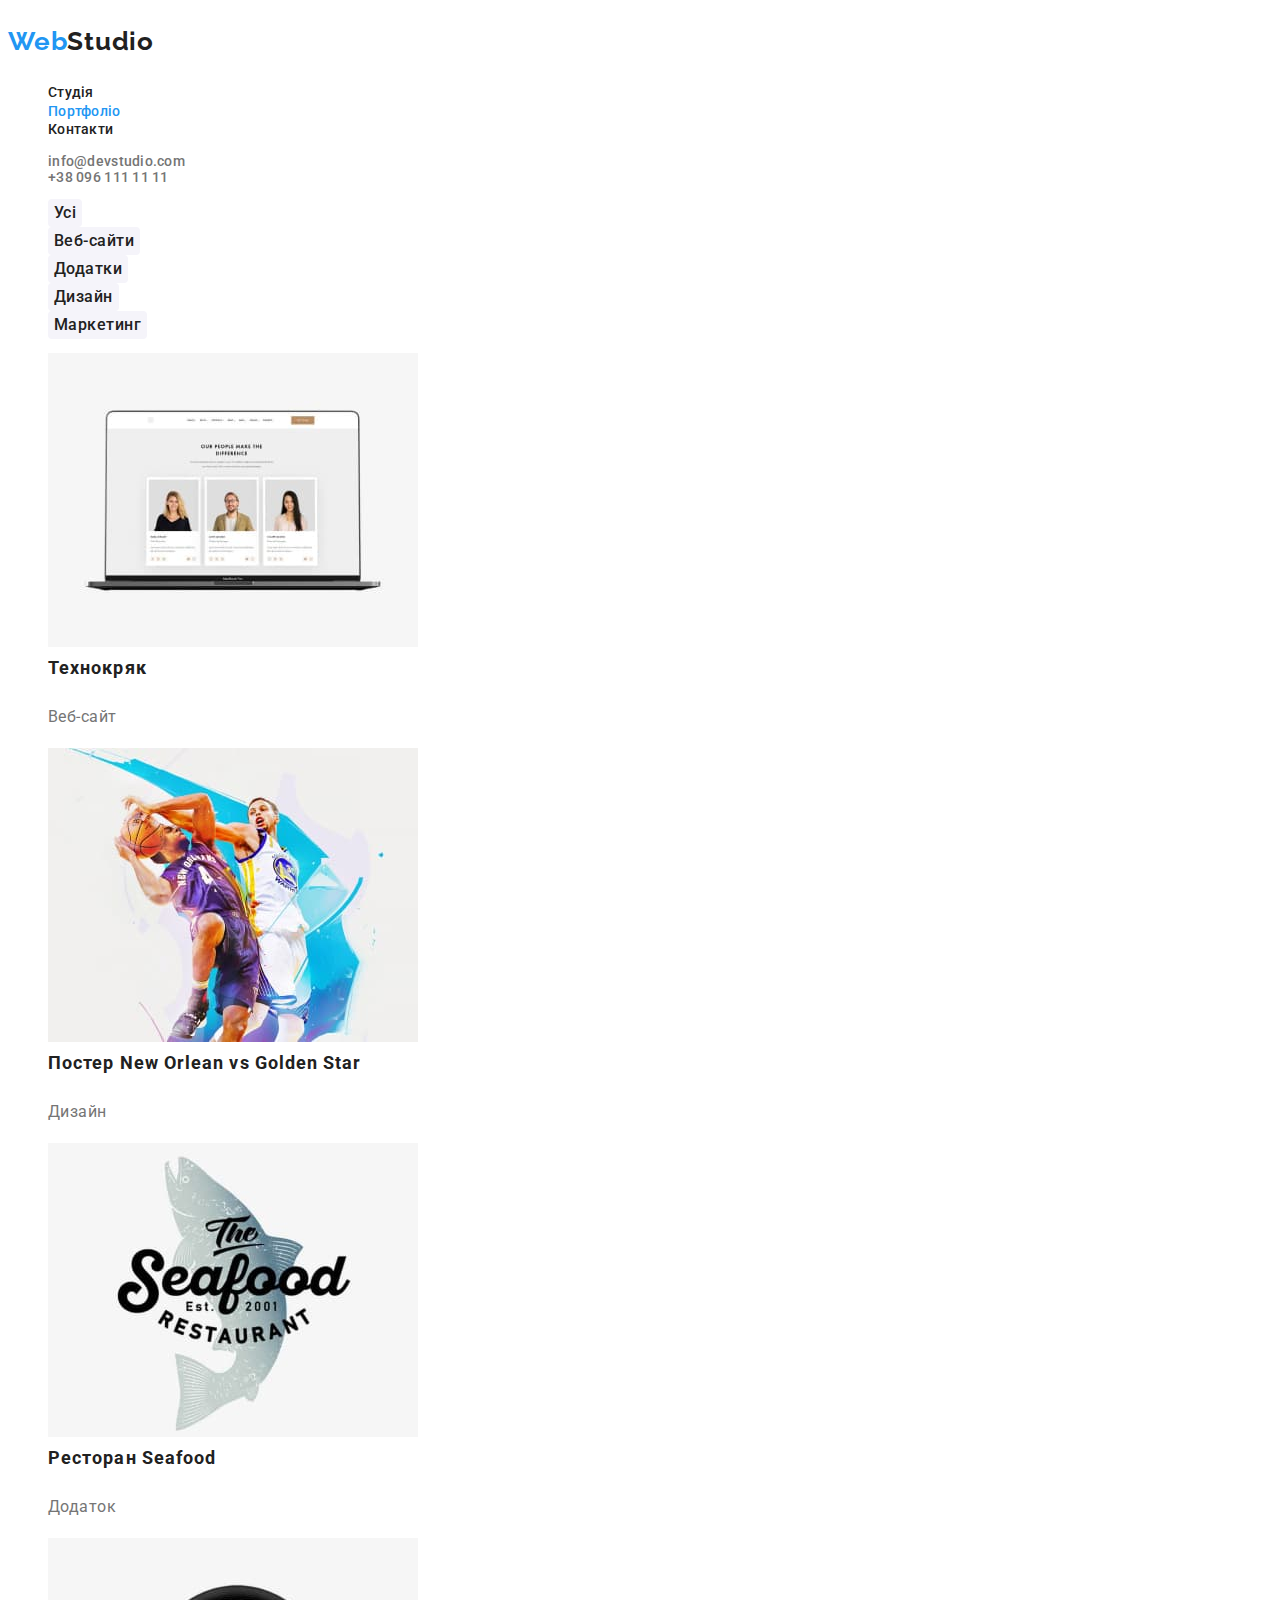
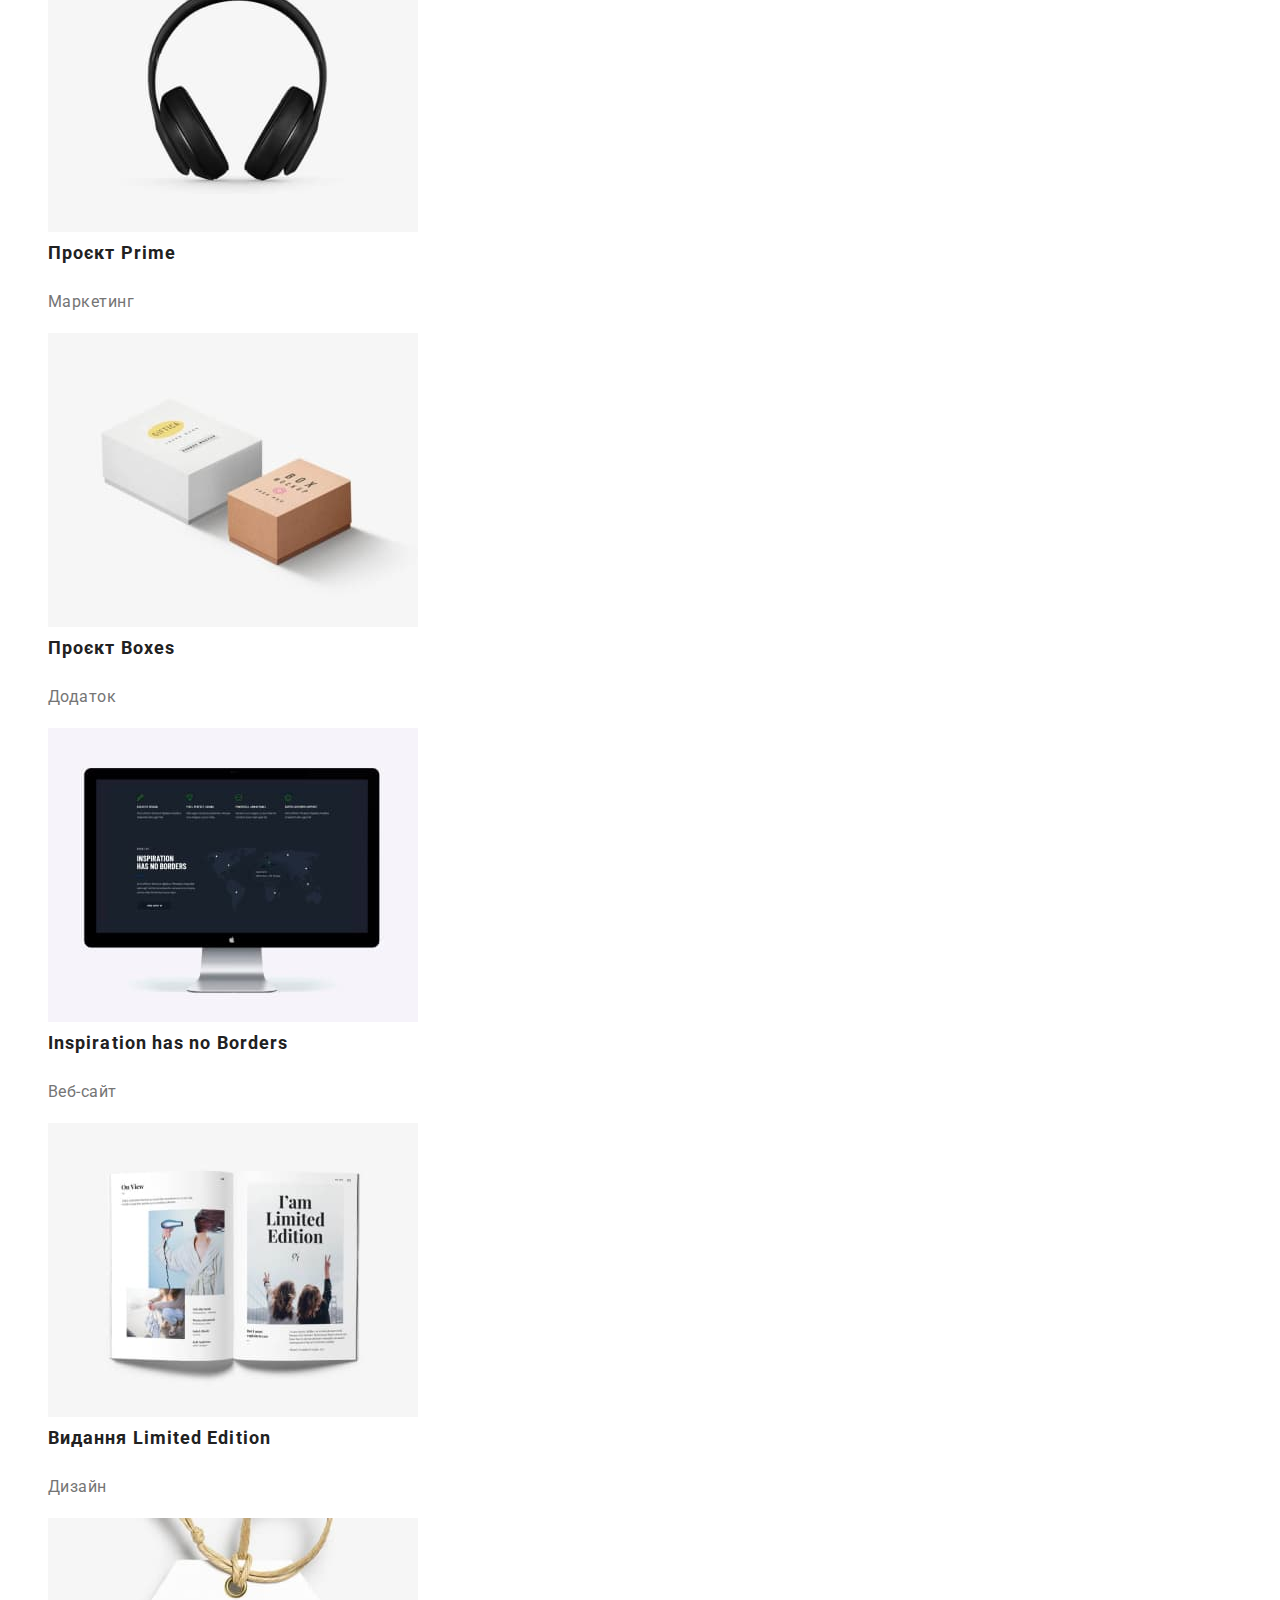
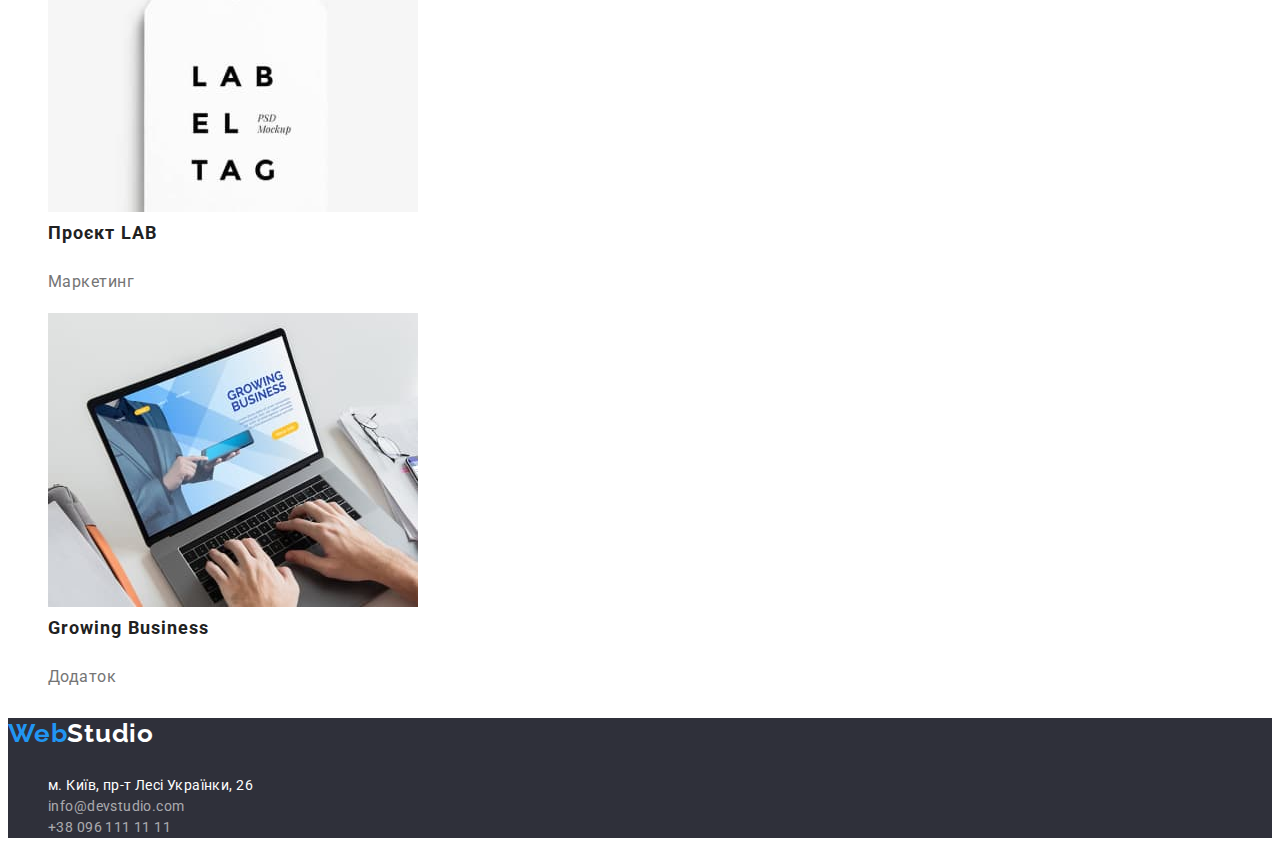
==== portfolio.html @ 3440b82d "Initial commit" ====
<!DOCTYPE html>
<html lang="uk">
  <head>
    <meta charset="UTF-8">
    <meta http-equiv="X-UA-Compatible" content="IE=edge">
    <meta name="viewport" content="width=device-width, initial-scale=1.0">
    <link rel="preconnect" href="https://fonts.gstatic.com" crossorigin>
    <link href="https://fonts.googleapis.com/css2?family=Raleway:wght@400;700&family=Roboto:wght@400;500;700;900&display=swap" rel="stylesheet">
    <link rel="stylesheet" href="./css/styles.css">
    <title>Portfolio</title>
  </head>

  <body>

    <!-- Шапка -->
    <header>
      <nav class="header">
        <a class="logo-link" href="./index.html">
          <p class="logo-blue">Web<span class="logo-black">Studio</span></p>
        </a>
        <ul class="list header-nav">
          <li><a class="header-nav-link link" href="./index.html">Студія</a></li>
          <li><a class="header-nav-link link current" href="./portfolio.html">Портфоліо</a></li>
          <li><a class="header-nav-link link" href="#">Контакти</a></li>
        </ul>
      </nav>
      <ul class="list header-contact">
        <li>
          <a class="header-contact-mail link" href="mailto:info@devstudio.com">info@devstudio.com</a>
        </li>
        <li>
          <a class="header-contact-tell link" href="tel:+380961111111">+38 096 111 11 11</a>
        </li>
      </ul>
    </header>

    <main>
      <!-- Посилання -->

      <section class="nav">
        <h1 class="section-title hide">Посилання-кнопки</h1>
        <ul class="list">
          <li><button class="btn-link" type="button">Усі</button></li>
          <li><button class="btn-link" type="button">Веб-сайти</button></li>
          <li><button class="btn-link" type="button">Додатки</button></li>
          <li><button class="btn-link" type="button">Дизайн</button></li>
          <li><button class="btn-link" type="button">Маркетинг</button></li>
        </ul>

        <ul class="list">
          <li>
            <img src="./images/tecno-crack.jpg" alt="Технокряк" width="370">
            <h2 class="nav-uptitle">Технокряк</h2>
            <p class="nav-text">Веб-сайт</p>
          </li>
          <li>
            <img src="./images/poster.jpg" alt="Постер New Orlean vs Golden Star" width="370">
            <h2 class="nav-uptitle">Постер New Orlean vs Golden Star</h2>
            <p class="nav-text">Дизайн</p>
          </li>
          <li>
            <img src="./images/restaurant.jpg" alt="Ресторан Seafood" width="370">
            <h2 class="nav-uptitle">Ресторан Seafood</h2>
            <p class="nav-text">Додаток</p>
          </li>
          <li>
            <img src="./images/ptoject-prime.jpg" alt="Проєкт Prime" width="370">
            <h2 class="nav-uptitle">Проєкт Prime</h2>
            <p class="nav-text">Маркетинг</p>
          </li>
          <li>
            <img src="./images/project-boxes.jpg" alt="Проєкт Boxes" width="370">
            <h2 class="nav-uptitle">Проєкт Boxes</h2>
            <p class="nav-text">Додаток</p>
          </li>
          <li>
            <img src="./images/inspirration.jpg" alt="Inspiration has no Borders" width="370">
            <h2 class="nav-uptitle">Inspiration has no Borders</h2>
            <p class="nav-text">Веб-сайт</p>
          </li>
          <li>
            <img src="./images/pub-limit-edit.jpg" alt="Видання Limited Edition" width="370">
            <h2 class="nav-uptitle">Видання Limited Edition</h2>
            <p class="nav-text">Дизайн</p>
          </li>
          <li>
            <img src="./images/project-lab.jpg" alt="Проєкт LAB" width="370">
            <h2 class="nav-uptitle">Проєкт LAB</h2>
            <p class="nav-text">Маркетинг</p>
          </li>
          <li>
            <img src="./images/growing-buisness.jpg" alt="Growing Business" width="370">
            <h3 class="nav-uptitle">Growing Business</h3>
            <p class="nav-text">Додаток</p>
          </li>
        </ul>
      </section>
    </main>
    <!-- Підвал -->

    <footer class="contacts">
      <a class="logo-link" href="./index.html">
        <p class="logo-blue">Web<span class="logo-white">Studio</span></p>
      </a>
      <address class="contacts-address">
        <ul class="list contacts-list">
          <li class="contacts-item">
            <a
              class="contacts-link-map contacts-link-bold link" href="https://goo.gl/maps/5NKVuJQczxrGYNmYA"
              target="_blank" rel="noopener noreferrer">м. Київ, пр-т Лесі Українки, 26</a>
          </li>
          <li class="contacts-item">
            <a class="contacts-link-mail link" href="mailto:info@devstudio.com">info@devstudio.com</a>
          </li>
          <li class="contacts-item">
            <a class="contacts-link-tel link" href="tel:+380961111111">+38 096 111 11 11</a>
          </li>
        </ul>
      </address>
    </footer>
  </body>
</html>
---- css/styles.css ----
:root {
    --first-logo-color: #2196F3;
    --second-logo-color: #212121;
    --third-logo-color: #ffffff;
    --first-title-color: #ffffff;
    --second-title-color: #212121;
    --text-color: #757575;
    --first-btn-color: #212121;
    --second-btn-color: #2196f3;
}

body {
    font-family: 'Roboto', sans-serif;
    font-size: 14px;
    letter-spacing: 0.03em;
    background: #FFFFFF;
}

.list {
    list-style: none;
}

.link {
    text-decoration: none;
}

.logo-link {
    font-family: 'Raleway';
    font-style: normal;
    text-decoration: none;
}

h1,
h2,
h3,
h4,
h5,
h6 {
    margin: 0;
}

.hide {
    border: 0;
    clip: rect(1px, 1px, 1px, 1px);
    -webkit-clip-path: inset(50%);
    clip-path: inset(50%);
    height: 1px;
    margin: -1px;
    overflow: hidden;
    padding: 0;
    position: absolute;
    width: 1px;
    word-wrap: normal !important;
}

/* ---HEADER--- */

.logo-link {
    font-weight: 700;
    font-size: 26px;
    line-height: 1.1923;
    letter-spacing: 0.03em;
}

.logo-blue {
    color: var(--first-logo-color);
}

.logo-black {
    color: var(--second-logo-color);
}

.logo-white {
    color: var(--third-logo-color);
}

.header-nav-link {
    font-weight: 500;
    font-size: 14px;
    line-height: 1.333;
    letter-spacing: 0.02em;
    color: #212121;
}

.header-nav-link:hover,
.header-nav-link:focus {
    color: #2196F3;
}

.header-nav-link:active {
    color: #000000;
}

.current {
    color: #2196F3;
}

.header-contact a {
    font-weight: 500;
    font-size: 14px;
    line-height: 1.1429;
    letter-spacing: 0.02em;
    color: #757575;
}

.header-contact-mail:hover,
.header-contact-mail:focus {
    color: #2196F3;
}

.header-contact-tel:hover,
.header-contact-tel:focus {
    color: #2196F3;
}

/* ------HERO------ */

.hero {
    background: #2F303A;
}

.hero-title {
    font-size: 44px;
    line-height: 1.3636;
    text-align: center;
    letter-spacing: 0.06em;
    text-transform: uppercase;
    color: var(--first-title-color);
}

.hero-btn {
    font-family: 'Roboto';     
    font-weight: 700;
    font-size: 16px;
    line-height: 1.875;
    letter-spacing: 0.06em;
    color: #FFFFFF;
    background: #2196F3;
    box-shadow: 0px 4px 4px rgba(0, 0, 0, 0.15);
    border-radius: 4px;
    border: none;
    cursor: pointer;
}

/* -----SPACIAL----- */

.section-title {
    font-size: 36px;
    line-height: 1.1666;
    letter-spacing: 0.03em;
    color: var(--second-title-color);
}

.spacial-uptitle {
    font-size: 14px;
    line-height: 1.1428;
    letter-spacing: 0.03em;
    text-transform: uppercase;
    color: var(--second-title-color);
}

.spacial-text {
    font-size: 14px;
    line-height: 1.7142;
    letter-spacing: 0.03em;
    color: var(--text-color);
}

/* -------DOING------- */



/* -------TEAM-------- */

.team {
    background: #F5F4FA;
}
.team-subtitle {
    font-weight: 500;
    font-size: 16px;
    line-height: 1.1875;
    letter-spacing: 0.03em;
    color: var(--second-title-color);
}

.team-text {
    font-weight: 400;
    font-size: 16px;
    line-height: 1.1875;
    letter-spacing: 0.03em;
    color: var(--text-color);
}

/* ------FOOTER------ */

.contacts {
    background: #2F303A;
}

.contacts-address {
    font-style: inherit;
}

.contacts-item {
    font-size: 14px;
    line-height: 1.5;
    letter-spacing: 0.03em;
}

.contacts-link-map {
    color: #FFFFFF;
}

.contacts-link-mail {
    color: rgba(255, 255, 255, 0.6);
}

.contacts-link-tel {
    color: rgba(255, 255, 255, 0.6);
}

.link:hover,
.link:focus {
    color: #2196F3;
}

/* -----PORTFOLIO NAVIGATION------ */

.btn-link {
    font-family: inherit;
    font-weight: 500;
    font-size: 16px;
    line-height: 1.625;
    text-align: center;
    letter-spacing: 0.03em;
    color: #212121;
    background: #F5F4FA;
    border-radius: 4px;
    border: none;
    cursor: pointer;
}

.btn-link:hover,
.btn-link:focus {
    background: #2196F3;
    color: #FFFFFF;
}

.nav-uptitle {
    /* font-weight: 700; */
    font-size: 18px;
    line-height: 2;
    letter-spacing: 0.06em;
    color: var(--second-title-color);
}

.nav-text {
    /* font-weight: 400; */
    font-size: 16px;
    line-height: 30px;
    letter-spacing: 0.03em;
    color: var(--text-color);
}
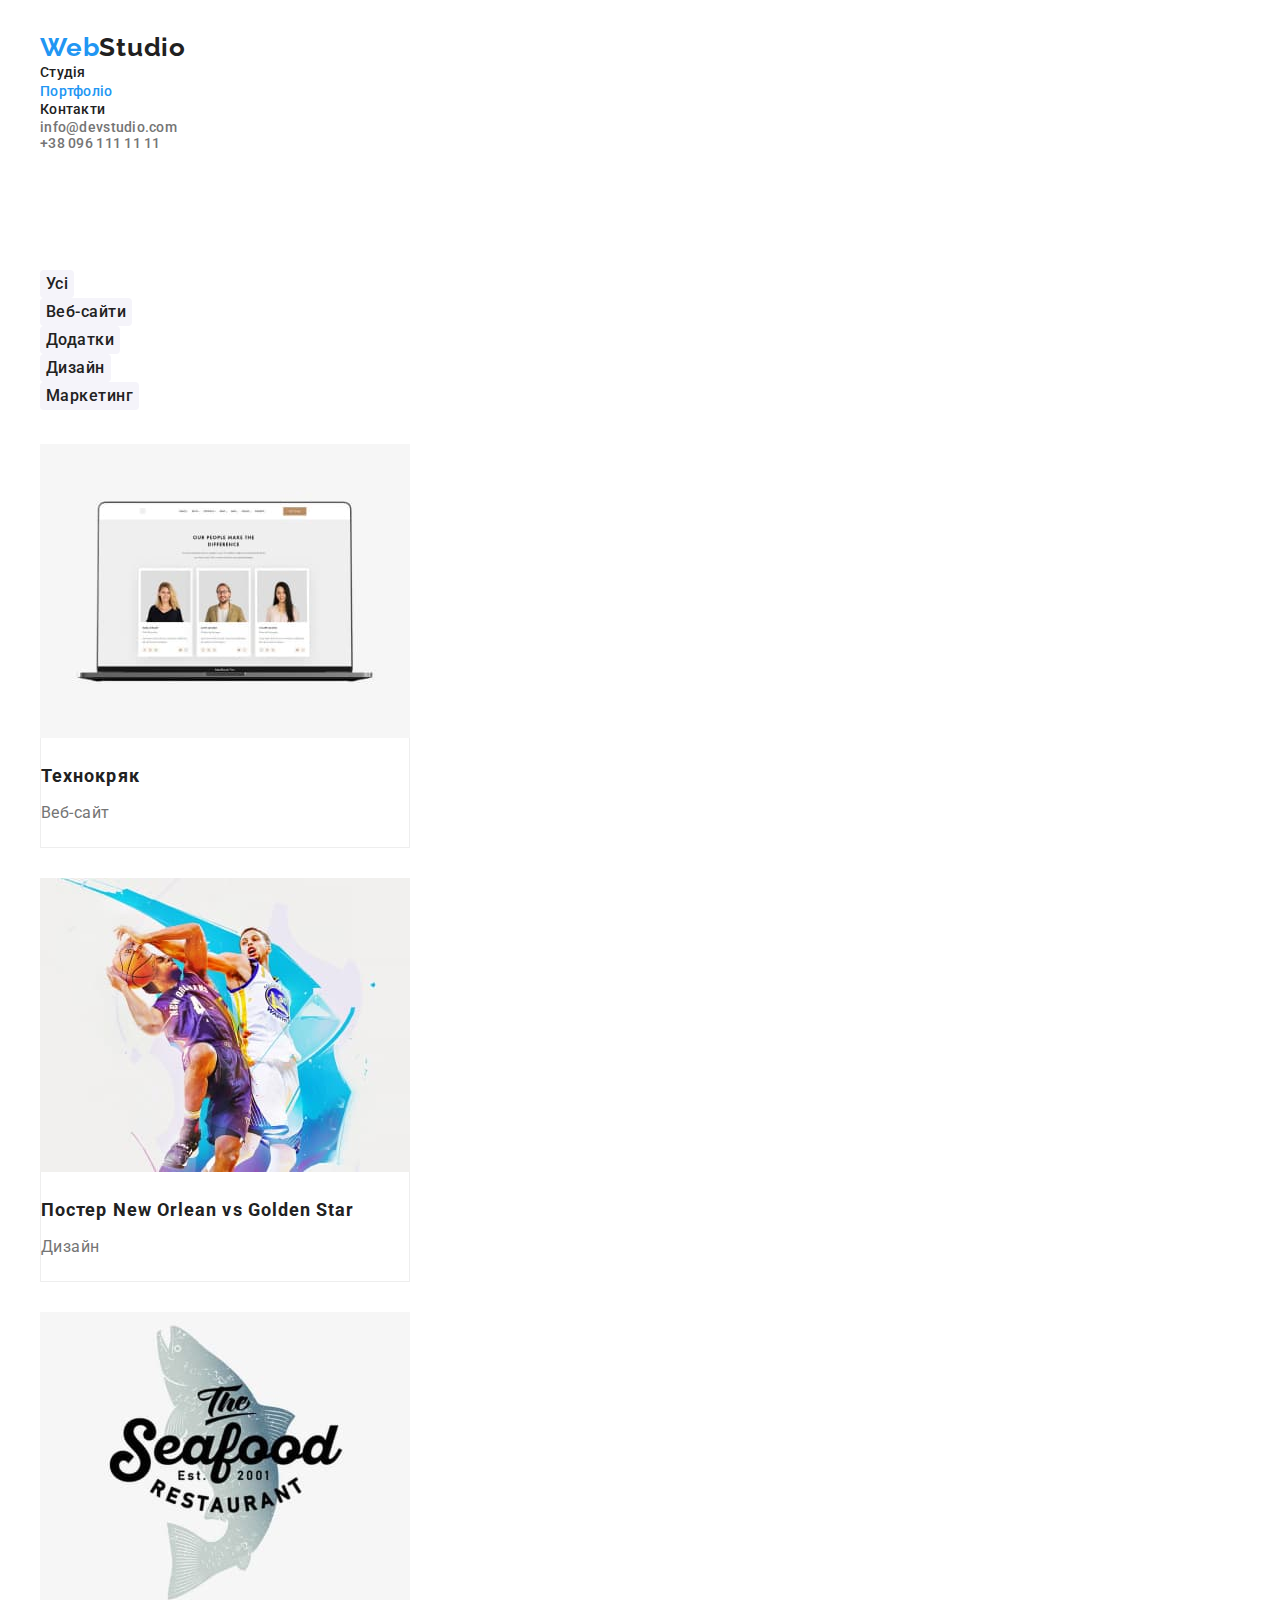
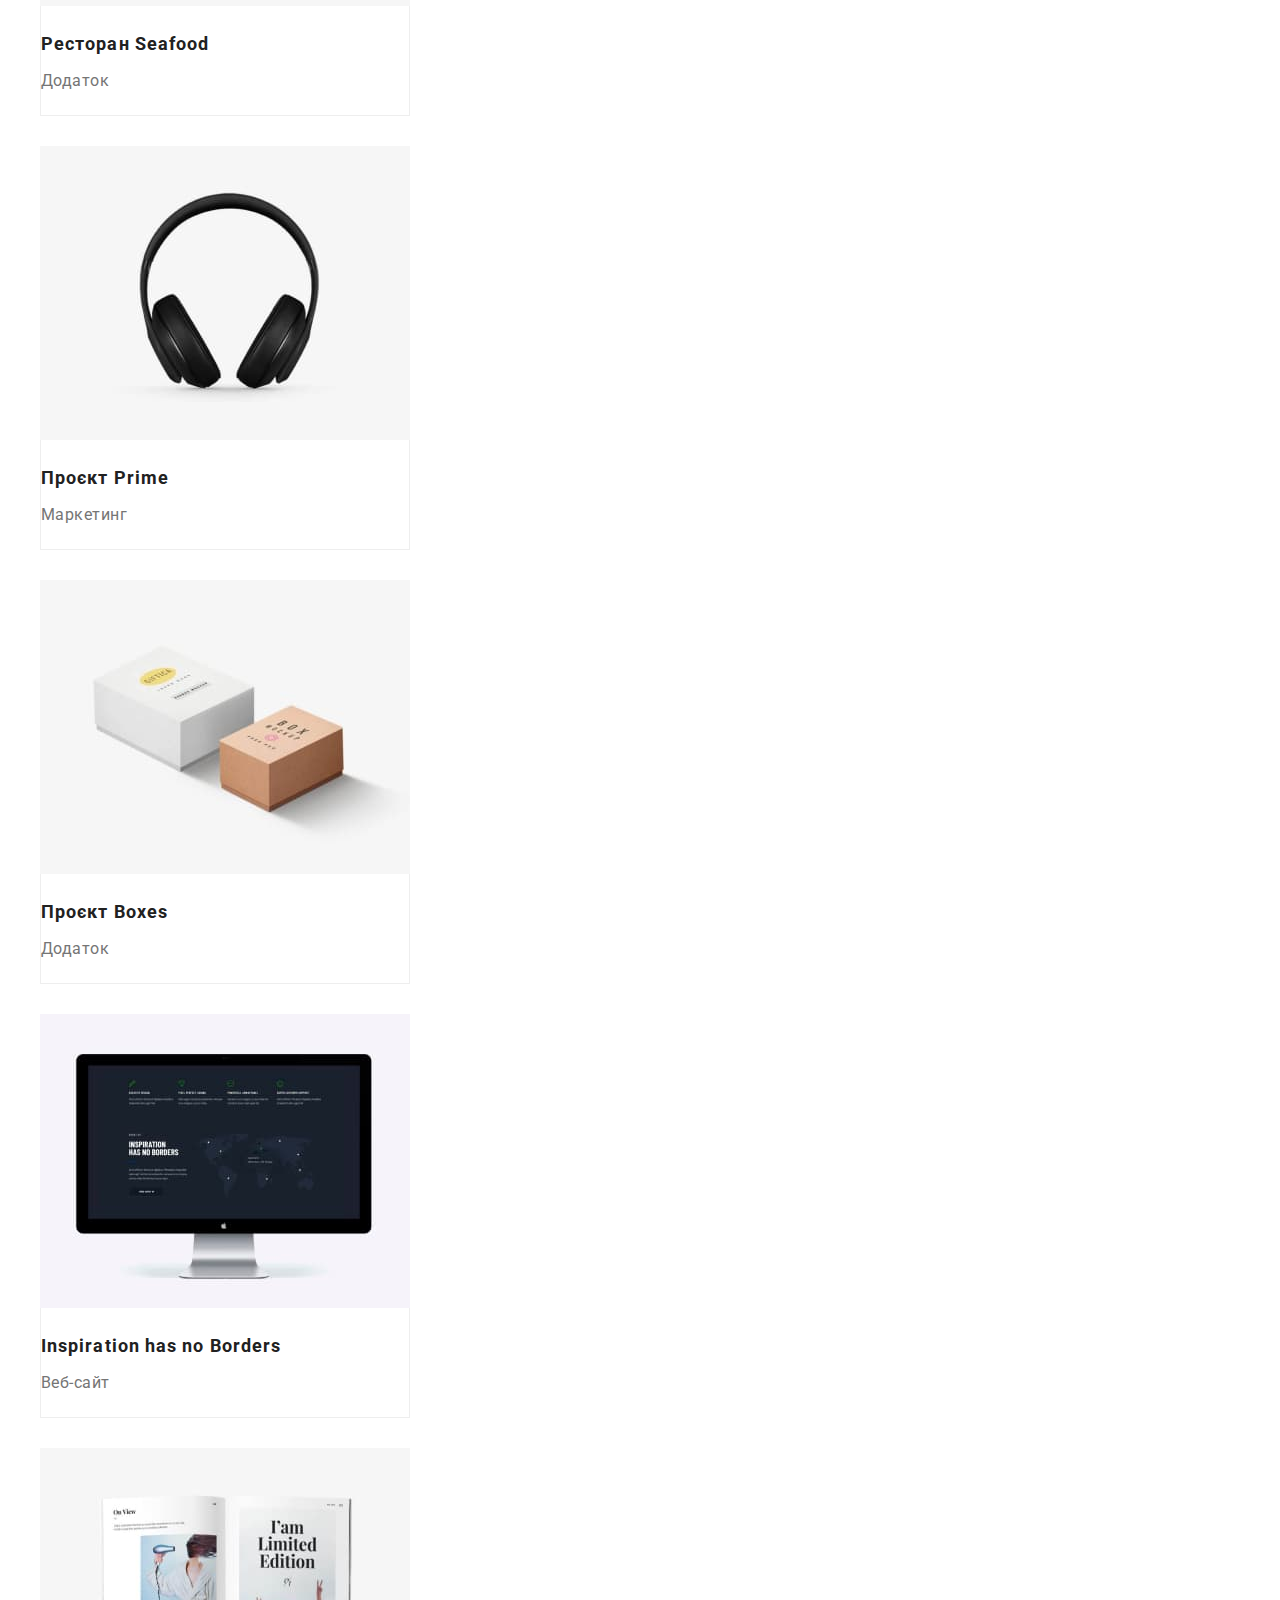
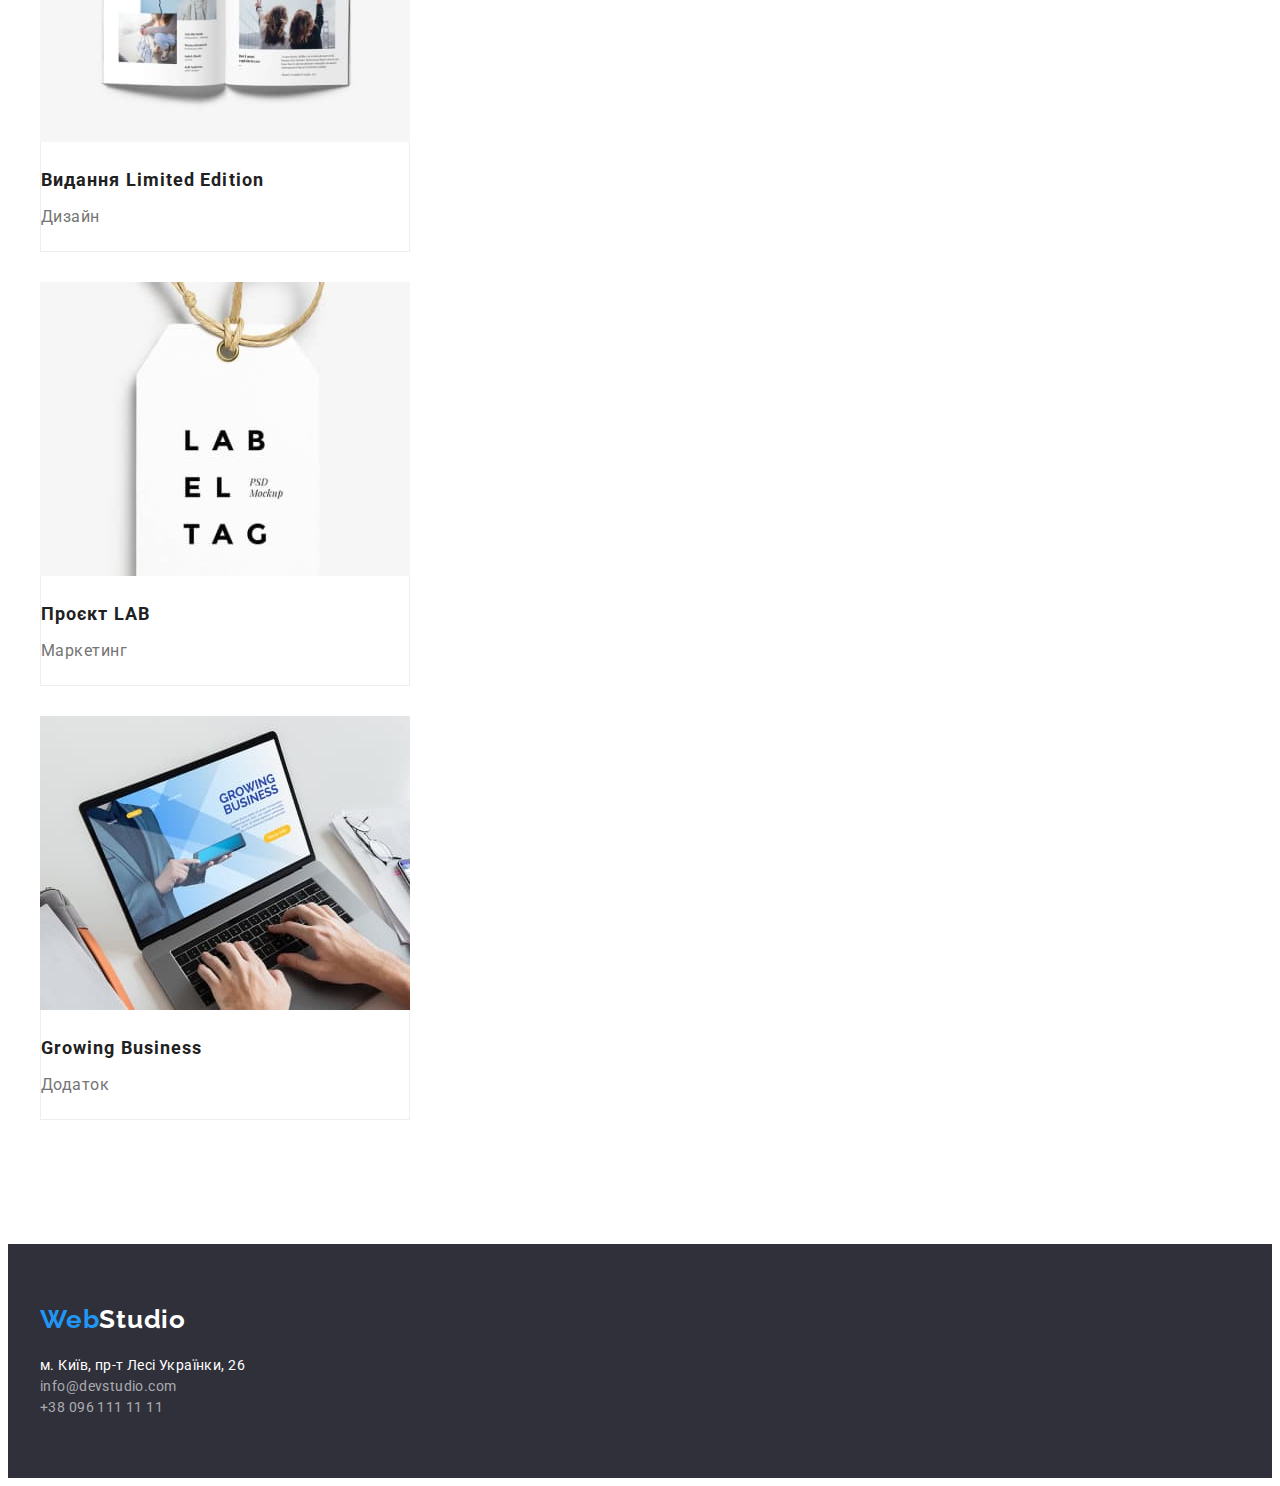
==== commit ff048cd0: "Оформлено блокову модель документу і портфоліо" ====
--- a/portfolio.html
+++ b/portfolio.html
@@ -1,122 +1,176 @@
 <!DOCTYPE html>
 <html lang="uk">
   <head>
-    <meta charset="UTF-8">
-    <meta http-equiv="X-UA-Compatible" content="IE=edge">
-    <meta name="viewport" content="width=device-width, initial-scale=1.0">
-    <link rel="preconnect" href="https://fonts.gstatic.com" crossorigin>
-    <link href="https://fonts.googleapis.com/css2?family=Raleway:wght@400;700&family=Roboto:wght@400;500;700;900&display=swap" rel="stylesheet">
-    <link rel="stylesheet" href="./css/styles.css">
+    <meta charset="UTF-8" />
+    <meta http-equiv="X-UA-Compatible" content="IE=edge" />
+    <meta name="viewport" content="width=device-width, initial-scale=1.0" />
     <title>Portfolio</title>
+    <link rel="preconnect" href="https://fonts.gstatic.com" crossorigin />
+    <link
+      href="https://fonts.googleapis.com/css2?family=Raleway:wght@400;700&family=Roboto:wght@400;500;700;900&display=swap"
+      rel="stylesheet"
+    />
+    <link rel="stylesheet" href="./css/styles.css" />
+    <link
+      rel="stylesheet"
+      href="https://github.com/sindresorhus/modern-normalize/blob/0c3cb3a7dcf0fb4242a8736127a1d717b704c360/modern-normalize.css"
+      integrity="sha512-wpPYUAdjBVSE4KJnH1VR1HeZfpl1ub8YT/NKx4PuQ5NmX2tKuGu6U/JRp5y+Y8XG2tV+wKQpNHVUX03MfMFn9Q=="
+      crossorigin="anonymous"
+      referrerpolicy="no-referrer"
+    />
   </head>
 
   <body>
 
     <!-- Шапка -->
-    <header>
-      <nav class="header">
-        <a class="logo-link" href="./index.html">
-          <p class="logo-blue">Web<span class="logo-black">Studio</span></p>
-        </a>
-        <ul class="list header-nav">
-          <li><a class="header-nav-link link" href="./index.html">Студія</a></li>
-          <li><a class="header-nav-link link current" href="./portfolio.html">Портфоліо</a></li>
-          <li><a class="header-nav-link link" href="#">Контакти</a></li>
+    <header class="header">
+      <div class="container">
+        <nav>
+          <a class="logo-link" href="./index.html">
+            <p class="logo-blue">Web<span class="logo-black">Studio</span></p>
+          </a>
+          <ul class="list header-nav">
+            <li>
+              <a class="header-nav-link link" href="./index.html">Студія</a>
+            </li>
+            <li>
+              <a class="header-nav-link link current" href="./portfolio.html"
+                >Портфоліо</a
+              >
+            </li>
+            <li><a class="header-nav-link link" href="#">Контакти</a></li>
+          </ul>
+        </nav>
+        <ul class="list header-contact">
+          <li>
+            <a class="header-contact-mail link" href="mailto:info@devstudio.com"
+              >info@devstudio.com</a
+            >
+          </li>
+          <li>
+            <a class="header-contact-tell link" href="tel:+380961111111"
+              >+38 096 111 11 11</a
+            >
+          </li>
         </ul>
-      </nav>
-      <ul class="list header-contact">
-        <li>
-          <a class="header-contact-mail link" href="mailto:info@devstudio.com">info@devstudio.com</a>
-        </li>
-        <li>
-          <a class="header-contact-tell link" href="tel:+380961111111">+38 096 111 11 11</a>
-        </li>
-      </ul>
+      </div>
     </header>
 
     <main>
       <!-- Посилання -->
 
       <section class="nav">
-        <h1 class="section-title hide">Посилання-кнопки</h1>
-        <ul class="list">
-          <li><button class="btn-link" type="button">Усі</button></li>
-          <li><button class="btn-link" type="button">Веб-сайти</button></li>
-          <li><button class="btn-link" type="button">Додатки</button></li>
-          <li><button class="btn-link" type="button">Дизайн</button></li>
-          <li><button class="btn-link" type="button">Маркетинг</button></li>
-        </ul>
-
-        <ul class="list">
-          <li>
-            <img src="./images/tecno-crack.jpg" alt="Технокряк" width="370">
-            <h2 class="nav-uptitle">Технокряк</h2>
-            <p class="nav-text">Веб-сайт</p>
-          </li>
-          <li>
-            <img src="./images/poster.jpg" alt="Постер New Orlean vs Golden Star" width="370">
-            <h2 class="nav-uptitle">Постер New Orlean vs Golden Star</h2>
-            <p class="nav-text">Дизайн</p>
-          </li>
-          <li>
-            <img src="./images/restaurant.jpg" alt="Ресторан Seafood" width="370">
-            <h2 class="nav-uptitle">Ресторан Seafood</h2>
-            <p class="nav-text">Додаток</p>
-          </li>
-          <li>
-            <img src="./images/ptoject-prime.jpg" alt="Проєкт Prime" width="370">
-            <h2 class="nav-uptitle">Проєкт Prime</h2>
-            <p class="nav-text">Маркетинг</p>
-          </li>
-          <li>
-            <img src="./images/project-boxes.jpg" alt="Проєкт Boxes" width="370">
-            <h2 class="nav-uptitle">Проєкт Boxes</h2>
-            <p class="nav-text">Додаток</p>
-          </li>
-          <li>
-            <img src="./images/inspirration.jpg" alt="Inspiration has no Borders" width="370">
-            <h2 class="nav-uptitle">Inspiration has no Borders</h2>
-            <p class="nav-text">Веб-сайт</p>
-          </li>
-          <li>
-            <img src="./images/pub-limit-edit.jpg" alt="Видання Limited Edition" width="370">
-            <h2 class="nav-uptitle">Видання Limited Edition</h2>
-            <p class="nav-text">Дизайн</p>
-          </li>
-          <li>
-            <img src="./images/project-lab.jpg" alt="Проєкт LAB" width="370">
-            <h2 class="nav-uptitle">Проєкт LAB</h2>
-            <p class="nav-text">Маркетинг</p>
-          </li>
-          <li>
-            <img src="./images/growing-buisness.jpg" alt="Growing Business" width="370">
-            <h3 class="nav-uptitle">Growing Business</h3>
-            <p class="nav-text">Додаток</p>
-          </li>
-        </ul>
+        <div class="container">
+          <h1 class="section-title hide">Посилання-кнопки</h1>
+         <div class="btn-nav">
+            <ul class="list">
+              <li><button class="btn-link" type="button">Усі</button></li>
+              <li><button class="btn-link" type="button">Веб-сайти</button></li>
+              <li><button class="btn-link" type="button">Додатки</button></li>
+              <li><button class="btn-link" type="button">Дизайн</button></li>
+              <li><button class="btn-link" type="button">Маркетинг</button></li>
+            </ul>
+         </div>
+  
+          <ul class="list">
+            <li class="img-nav">
+              <img src="./images/tecno-crack.jpg" alt="Технокряк" width="370" />
+              <div class="nav-border">
+                <h2 class="nav-uptitle">Технокряк</h2>
+                <p class="nav-text">Веб-сайт</p>
+              </div>
+            </li>
+            <li class="img-nav">
+              <img src="./images/poster.jpg" alt="Постер New Orlean vs Golden Star" width="370"/>
+              <div class="nav-border">
+                <h2 class="nav-uptitle">Постер New Orlean vs Golden Star</h2>
+                <p class="nav-text">Дизайн</p>
+              </div>
+            </li>
+            <li class="img-nav">
+              <img src="./images/restaurant.jpg" alt="Ресторан Seafood" width="370" />
+             <div class="nav-border">
+                <h2 class="nav-uptitle">Ресторан Seafood</h2>
+                <p class="nav-text">Додаток</p>
+             </div>
+            </li>
+            <li class="img-nav">
+              <img src="./images/ptoject-prime.jpg" alt="Проєкт Prime" width="370" />
+             <div class="nav-border">
+                <h2 class="nav-uptitle">Проєкт Prime</h2>
+                <p class="nav-text">Маркетинг</p>
+             </div>
+            </li>
+            <li class="img-nav">
+              <img src="./images/project-boxes.jpg" alt="Проєкт Boxes" width="370" />
+            <div class="nav-border">
+                <h2 class="nav-uptitle">Проєкт Boxes</h2>
+                <p class="nav-text">Додаток</p>
+            </div>
+            </li>
+            <li class="img-nav">
+              <img src="./images/inspirration.jpg" alt="Inspiration has no Borders" width="370" />
+              <div class="nav-border">
+                <h2 class="nav-uptitle">Inspiration has no Borders</h2>
+                <p class="nav-text">Веб-сайт</p>
+              </div>
+            </li>
+            <li class="img-nav">
+              <img src="./images/pub-limit-edit.jpg" alt="Видання Limited Edition" width="370" />
+             <div class="nav-border">
+                <h2 class="nav-uptitle">Видання Limited Edition</h2>
+                <p class="nav-text">Дизайн</p>
+             </div>
+            </li>
+            <li class="img-nav">
+              <img src="./images/project-lab.jpg" alt="Проєкт LAB" width="370" />
+             <div class="nav-border">
+                <h2 class="nav-uptitle">Проєкт LAB</h2>
+                <p class="nav-text">Маркетинг</p>
+             </div>
+            </li>
+            <li class="img-nav">
+              <img src="./images/growing-buisness.jpg" alt="Growing Business" width="370" />
+             <div class="nav-border">
+                <h3 class="nav-uptitle">Growing Business</h3>
+                <p class="nav-text">Додаток</p>
+             </div>
+            </li>
+          </ul>
+        </div>
       </section>
     </main>
     <!-- Підвал -->
 
     <footer class="contacts">
-      <a class="logo-link" href="./index.html">
-        <p class="logo-blue">Web<span class="logo-white">Studio</span></p>
-      </a>
-      <address class="contacts-address">
-        <ul class="list contacts-list">
-          <li class="contacts-item">
-            <a
-              class="contacts-link-map contacts-link-bold link" href="https://goo.gl/maps/5NKVuJQczxrGYNmYA"
-              target="_blank" rel="noopener noreferrer">м. Київ, пр-т Лесі Українки, 26</a>
-          </li>
-          <li class="contacts-item">
-            <a class="contacts-link-mail link" href="mailto:info@devstudio.com">info@devstudio.com</a>
-          </li>
-          <li class="contacts-item">
-            <a class="contacts-link-tel link" href="tel:+380961111111">+38 096 111 11 11</a>
-          </li>
-        </ul>
-      </address>
+     <div class="container">
+        <a class="logo-link" href="./index.html">
+          <p class="logo-blue">Web<span class="logo-white">Studio</span></p>
+        </a>
+        <address class="contacts-address">
+          <ul class="list contacts-list">
+            <li class="contacts-item">
+              <a
+                class="contacts-link-map contacts-link-bold link"
+                href="https://goo.gl/maps/5NKVuJQczxrGYNmYA"
+                target="_blank"
+                rel="noopener noreferrer"
+                >м. Київ, пр-т Лесі Українки, 26</a
+              >
+            </li>
+            <li class="contacts-item">
+              <a class="contacts-link-mail link" href="mailto:info@devstudio.com"
+                >info@devstudio.com</a
+              >
+            </li>
+            <li class="contacts-item">
+              <a class="contacts-link-tel link" href="tel:+380961111111"
+                >+38 096 111 11 11</a
+              >
+            </li>
+          </ul>
+        </address>
+     </div>
     </footer>
   </body>
 </html>
--- a/css/styles.css
+++ b/css/styles.css
@@ -35,8 +35,23 @@
 h3,
 h4,
 h5,
-h6 {
+h6,
+p,
+ul {
     margin: 0;
+}
+
+ul {
+    list-style: none;
+    padding: 0;
+}
+
+button {
+    cursor: pointer;
+}
+
+address {
+    font-style: normal;
 }
 
 .hide {
@@ -53,13 +68,37 @@
     word-wrap: normal !important;
 }
 
-/* ---HEADER--- */
+.container {
+    width: 1200px;
+    padding-left: 15px;
+    padding-right: 15px;
+    margin: 0 auto;
+    /* outline: 2px solid red; */
+}
+
+img {
+    display: block;
+}
+
+/* .section {
+    padding-top: 94px;
+    padding-bottom: 94px;
+} */
+
+/* --------HEADER-------- */
+
+.header {
+    padding-top: 24px;
+    padding-bottom: 25px;
+}
 
 .logo-link {
     font-weight: 700;
     font-size: 26px;
     line-height: 1.1923;
     letter-spacing: 0.03em;
+    padding-top: 24px;
+    padding-bottom: 25px;
 }
 
 .logo-blue {
@@ -113,9 +152,11 @@
     color: #2196F3;
 }
 
-/* ------HERO------ */
+/* ----------HERO---------- */
 
 .hero {
+    padding-top: 200px;
+    padding-bottom: 200px;
     background: #2F303A;
 }
 
@@ -126,6 +167,7 @@
     letter-spacing: 0.06em;
     text-transform: uppercase;
     color: var(--first-title-color);
+    margin-bottom: 30px;
 }
 
 .hero-btn {
@@ -139,10 +181,17 @@
     box-shadow: 0px 4px 4px rgba(0, 0, 0, 0.15);
     border-radius: 4px;
     border: none;
-    cursor: pointer;
-}
-
-/* -----SPACIAL----- */
+    /* cursor: pointer; */
+    display: block;
+    margin: 0 auto;
+}
+
+/* ---------SPACIAL---------- */
+
+.spacial {
+    padding-top: 94px;
+    padding-bottom: 94px;
+}
 
 .section-title {
     font-size: 36px;
@@ -157,6 +206,7 @@
     letter-spacing: 0.03em;
     text-transform: uppercase;
     color: var(--second-title-color);
+    margin-bottom: 10px;
 }
 
 .spacial-text {
@@ -167,20 +217,43 @@
 }
 
 /* -------DOING------- */
-
-
+.doing {
+    padding-top: 0;
+    padding-bottom: 94px;
+}
+
+.doing-title {
+    margin-top: 0;
+    margin-bottom: 50px;
+}
 
 /* -------TEAM-------- */
 
 .team {
     background: #F5F4FA;
-}
+    padding-top: 94px;
+    padding-bottom: 94px;
+}
+
+.team-title {
+    margin-bottom: 50px;
+}
+
+.team-back {
+    width: 270px;
+    background: #FFFFFF;
+    box-shadow: 0px 1px 3px rgba(0, 0, 0, 0.12), 0px 1px 1px rgba(0, 0, 0, 0.14), 0px 2px 1px rgba(0, 0, 0, 0.2);
+    border-radius: 0px 0px 4px 4px;
+}
+
 .team-subtitle {
     font-weight: 500;
     font-size: 16px;
     line-height: 1.1875;
     letter-spacing: 0.03em;
     color: var(--second-title-color);
+    padding-top: 30px;
+    padding-bottom: 10px;
 }
 
 .team-text {
@@ -189,16 +262,19 @@
     line-height: 1.1875;
     letter-spacing: 0.03em;
     color: var(--text-color);
+    padding-bottom: 30px;
 }
 
 /* ------FOOTER------ */
 
 .contacts {
     background: #2F303A;
+    padding-top: 60px;
+    padding-bottom: 60px;
 }
 
 .contacts-address {
-    font-style: inherit;
+    margin-top: 20px;
 }
 
 .contacts-item {
@@ -209,10 +285,12 @@
 
 .contacts-link-map {
     color: #FFFFFF;
+    padding-bottom: 9px;
 }
 
 .contacts-link-mail {
     color: rgba(255, 255, 255, 0.6);
+    padding-bottom: 9px;
 }
 
 .contacts-link-tel {
@@ -225,6 +303,15 @@
 }
 
 /* -----PORTFOLIO NAVIGATION------ */
+
+.nav {
+    margin-top: 94px;
+    margin-bottom: 94px;
+}
+
+.btn-nav {
+    margin-bottom: 34px;
+}
 
 .btn-link {
     font-family: inherit;
@@ -237,7 +324,8 @@
     background: #F5F4FA;
     border-radius: 4px;
     border: none;
-    cursor: pointer;
+
+    /* cursor: pointer; */
 }
 
 .btn-link:hover,
@@ -245,6 +333,20 @@
     background: #2196F3;
     color: #FFFFFF;
 }
+.img-nav {
+    padding-bottom: 30px;
+}
+
+.nav-border {
+    box-sizing: border-box;
+    width: 370px;
+    height: 110px;
+    border-right: 1px solid #EEEEEE;
+    border-bottom: 1px solid #EEEEEE;
+    border-left: 1px solid #EEEEEE;
+}
+
+
 
 .nav-uptitle {
     /* font-weight: 700; */
@@ -252,6 +354,8 @@
     line-height: 2;
     letter-spacing: 0.06em;
     color: var(--second-title-color);
+    padding-top: 20px;
+    padding-bottom: 4px;
 }
 
 .nav-text {
@@ -260,4 +364,5 @@
     line-height: 30px;
     letter-spacing: 0.03em;
     color: var(--text-color);
+    padding-bottom: 20px;
 }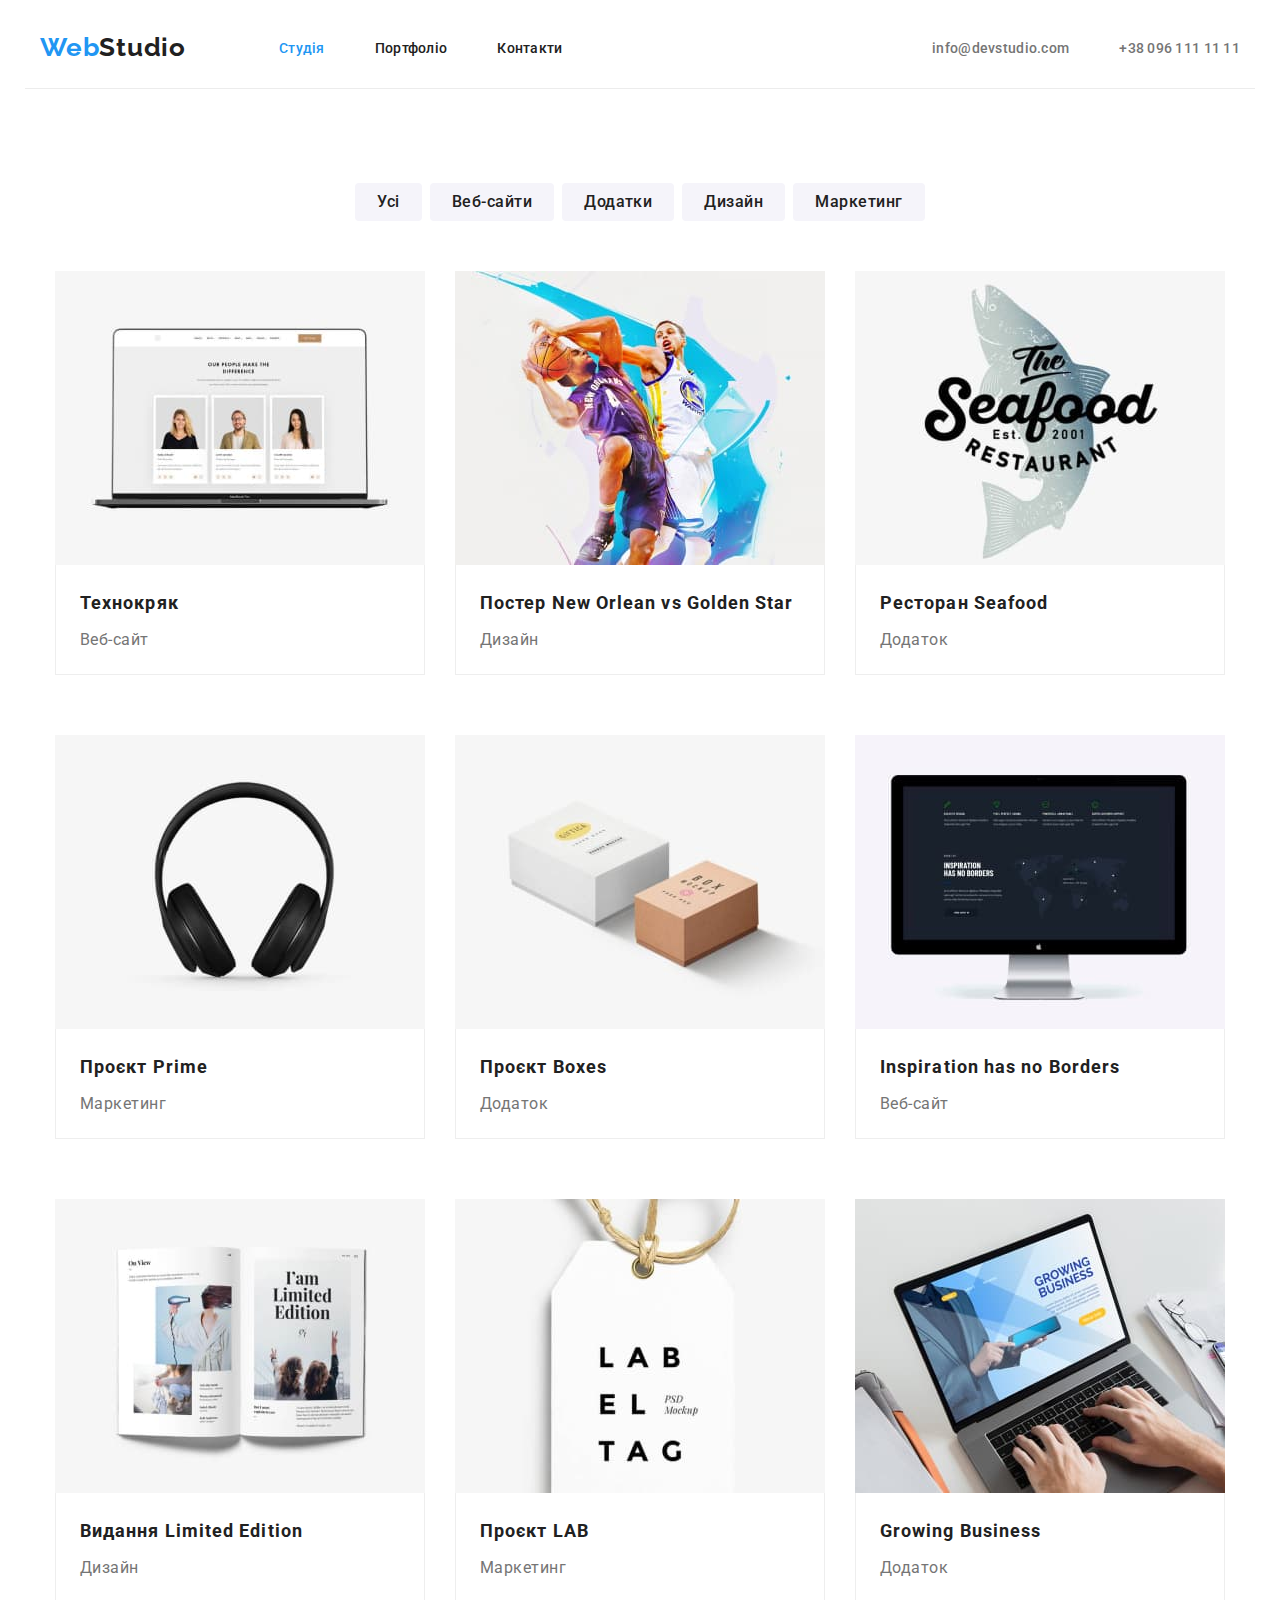
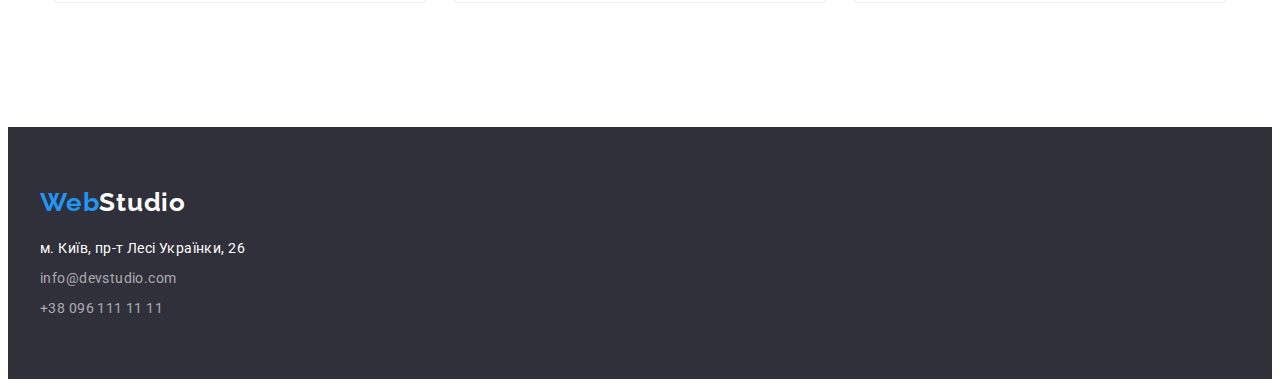
==== commit cc3d7463: "Виконано флексове оформлення документу та портфоліо" ====
--- a/portfolio.html
+++ b/portfolio.html
@@ -21,20 +21,21 @@
   </head>
 
   <body>
-
     <!-- Шапка -->
     <header class="header">
-      <div class="container">
-        <nav>
-          <a class="logo-link" href="./index.html">
-            <p class="logo-blue">Web<span class="logo-black">Studio</span></p>
-          </a>
+      <div class="container header-container">
+        <a href="./index.html" class="logo-link logo-header">
+          <p class="logo-blue">Web<span class="logo-black">Studio</span></p>
+        </a>
+        <nav class="navigation">
           <ul class="list header-nav">
             <li>
-              <a class="header-nav-link link" href="./index.html">Студія</a>
+              <a class="header-nav-link link current" href="./index.html"
+                >Студія</a
+              >
             </li>
             <li>
-              <a class="header-nav-link link current" href="./portfolio.html"
+              <a class="header-nav-link link" href="./portfolio.html"
                 >Портфоліо</a
               >
             </li>
@@ -48,7 +49,7 @@
             >
           </li>
           <li>
-            <a class="header-contact-tell link" href="tel:+380961111111"
+            <a class="header-contact-tel link" href="tel:+380961111111"
               >+38 096 111 11 11</a
             >
           </li>
@@ -60,81 +61,111 @@
       <!-- Посилання -->
 
       <section class="nav">
-        <div class="container">
+        <div class="container nav-container">
           <h1 class="section-title hide">Посилання-кнопки</h1>
-         <div class="btn-nav">
-            <ul class="list">
-              <li><button class="btn-link" type="button">Усі</button></li>
-              <li><button class="btn-link" type="button">Веб-сайти</button></li>
-              <li><button class="btn-link" type="button">Додатки</button></li>
-              <li><button class="btn-link" type="button">Дизайн</button></li>
-              <li><button class="btn-link" type="button">Маркетинг</button></li>
-            </ul>
-         </div>
-  
-          <ul class="list">
+          <ul class="list btn-nav">
+            <li><button class="btn-link" type="button">Усі</button></li>
+            <li><button class="btn-link" type="button">Веб-сайти</button></li>
+            <li><button class="btn-link" type="button">Додатки</button></li>
+            <li><button class="btn-link" type="button">Дизайн</button></li>
+            <li><button class="btn-link" type="button">Маркетинг</button></li>
+          </ul>
+
+          <ul class="list-nav">
             <li class="img-nav">
               <img src="./images/tecno-crack.jpg" alt="Технокряк" width="370" />
-              <div class="nav-border">
+              <div class="nav-border nav-wrap">
                 <h2 class="nav-uptitle">Технокряк</h2>
                 <p class="nav-text">Веб-сайт</p>
               </div>
             </li>
             <li class="img-nav">
-              <img src="./images/poster.jpg" alt="Постер New Orlean vs Golden Star" width="370"/>
+              <img
+                src="./images/poster.jpg"
+                alt="Постер New Orlean vs Golden Star"
+                width="370"
+              />
               <div class="nav-border">
                 <h2 class="nav-uptitle">Постер New Orlean vs Golden Star</h2>
                 <p class="nav-text">Дизайн</p>
               </div>
             </li>
             <li class="img-nav">
-              <img src="./images/restaurant.jpg" alt="Ресторан Seafood" width="370" />
-             <div class="nav-border">
+              <img
+                src="./images/restaurant.jpg"
+                alt="Ресторан Seafood"
+                width="370"
+              />
+              <div class="nav-border">
                 <h2 class="nav-uptitle">Ресторан Seafood</h2>
                 <p class="nav-text">Додаток</p>
-             </div>
-            </li>
-            <li class="img-nav">
-              <img src="./images/ptoject-prime.jpg" alt="Проєкт Prime" width="370" />
-             <div class="nav-border">
+              </div>
+            </li>
+            <li class="img-nav">
+              <img
+                src="./images/ptoject-prime.jpg"
+                alt="Проєкт Prime"
+                width="370"
+              />
+              <div class="nav-border">
                 <h2 class="nav-uptitle">Проєкт Prime</h2>
                 <p class="nav-text">Маркетинг</p>
-             </div>
-            </li>
-            <li class="img-nav">
-              <img src="./images/project-boxes.jpg" alt="Проєкт Boxes" width="370" />
-            <div class="nav-border">
+              </div>
+            </li>
+            <li class="img-nav">
+              <img
+                src="./images/project-boxes.jpg"
+                alt="Проєкт Boxes"
+                width="370"
+              />
+              <div class="nav-border">
                 <h2 class="nav-uptitle">Проєкт Boxes</h2>
                 <p class="nav-text">Додаток</p>
-            </div>
-            </li>
-            <li class="img-nav">
-              <img src="./images/inspirration.jpg" alt="Inspiration has no Borders" width="370" />
+              </div>
+            </li>
+            <li class="img-nav">
+              <img
+                src="./images/inspirration.jpg"
+                alt="Inspiration has no Borders"
+                width="370"
+              />
               <div class="nav-border">
                 <h2 class="nav-uptitle">Inspiration has no Borders</h2>
                 <p class="nav-text">Веб-сайт</p>
               </div>
             </li>
             <li class="img-nav">
-              <img src="./images/pub-limit-edit.jpg" alt="Видання Limited Edition" width="370" />
-             <div class="nav-border">
+              <img
+                src="./images/pub-limit-edit.jpg"
+                alt="Видання Limited Edition"
+                width="370"
+              />
+              <div class="nav-border">
                 <h2 class="nav-uptitle">Видання Limited Edition</h2>
                 <p class="nav-text">Дизайн</p>
-             </div>
-            </li>
-            <li class="img-nav">
-              <img src="./images/project-lab.jpg" alt="Проєкт LAB" width="370" />
-             <div class="nav-border">
+              </div>
+            </li>
+            <li class="img-nav">
+              <img
+                src="./images/project-lab.jpg"
+                alt="Проєкт LAB"
+                width="370"
+              />
+              <div class="nav-border">
                 <h2 class="nav-uptitle">Проєкт LAB</h2>
                 <p class="nav-text">Маркетинг</p>
-             </div>
-            </li>
-            <li class="img-nav">
-              <img src="./images/growing-buisness.jpg" alt="Growing Business" width="370" />
-             <div class="nav-border">
+              </div>
+            </li>
+            <li class="img-nav">
+              <img
+                src="./images/growing-buisness.jpg"
+                alt="Growing Business"
+                width="370"
+              />
+              <div class="nav-border">
                 <h3 class="nav-uptitle">Growing Business</h3>
                 <p class="nav-text">Додаток</p>
-             </div>
+              </div>
             </li>
           </ul>
         </div>
@@ -143,7 +174,7 @@
     <!-- Підвал -->
 
     <footer class="contacts">
-     <div class="container">
+      <div class="container">
         <a class="logo-link" href="./index.html">
           <p class="logo-blue">Web<span class="logo-white">Studio</span></p>
         </a>
@@ -159,7 +190,9 @@
               >
             </li>
             <li class="contacts-item">
-              <a class="contacts-link-mail link" href="mailto:info@devstudio.com"
+              <a
+                class="contacts-link-mail link"
+                href="mailto:info@devstudio.com"
                 >info@devstudio.com</a
               >
             </li>
@@ -170,7 +203,7 @@
             </li>
           </ul>
         </address>
-     </div>
+      </div>
     </footer>
   </body>
 </html>
--- a/css/styles.css
+++ b/css/styles.css
@@ -80,16 +80,9 @@
     display: block;
 }
 
-/* .section {
+section {
     padding-top: 94px;
     padding-bottom: 94px;
-} */
-
-/* --------HEADER-------- */
-
-.header {
-    padding-top: 24px;
-    padding-bottom: 25px;
 }
 
 .logo-link {
@@ -97,8 +90,29 @@
     font-size: 26px;
     line-height: 1.1923;
     letter-spacing: 0.03em;
+}
+
+/* --------HEADER-------- */
+
+.header-container {
+    display: flex;
+    align-items: center;
+    border-bottom: 1px solid #ECECEC;
+}
+
+.navigation {
+    margin-right: auto;
+}
+
+.header-nav {
+    display: flex;
+    gap: 50px;
+}
+
+.logo-header {
     padding-top: 24px;
     padding-bottom: 25px;
+    margin-right: 93px;
 }
 
 .logo-blue {
@@ -134,6 +148,10 @@
     color: #2196F3;
 }
 
+.header-contact {
+    display: flex;
+}
+
 .header-contact a {
     font-weight: 500;
     font-size: 14px;
@@ -142,6 +160,10 @@
     color: #757575;
 }
 
+.header-contact-tel {
+    margin-left: 50px;
+}
+
 .header-contact-mail:hover,
 .header-contact-mail:focus {
     color: #2196F3;
@@ -155,12 +177,18 @@
 /* ----------HERO---------- */
 
 .hero {
+    display: flex;
     padding-top: 200px;
     padding-bottom: 200px;
     background: #2F303A;
 }
 
+.hero-container {
+    max-width: 696px;
+}
+
 .hero-title {
+
     font-size: 44px;
     line-height: 1.3636;
     text-align: center;
@@ -171,7 +199,9 @@
 }
 
 .hero-btn {
-    font-family: 'Roboto';     
+    min-width: 216px;
+    height: 50px;
+    font-family: 'Roboto';
     font-weight: 700;
     font-size: 16px;
     line-height: 1.875;
@@ -181,17 +211,17 @@
     box-shadow: 0px 4px 4px rgba(0, 0, 0, 0.15);
     border-radius: 4px;
     border: none;
-    /* cursor: pointer; */
     display: block;
     margin: 0 auto;
 }
 
 /* ---------SPACIAL---------- */
 
-.spacial {
-    padding-top: 94px;
-    padding-bottom: 94px;
-}
+.spacial-list {
+    display: flex;
+    gap: 30px;
+}
+
 
 .section-title {
     font-size: 36px;
@@ -217,33 +247,45 @@
 }
 
 /* -------DOING------- */
-.doing {
+
+.doing-container {
     padding-top: 0;
-    padding-bottom: 94px;
+}
+
+.doing-list {
+    display: flex;
+    gap: 30px;
+    justify-content: center;
 }
 
 .doing-title {
     margin-top: 0;
     margin-bottom: 50px;
+    text-align: center;
 }
 
 /* -------TEAM-------- */
 
 .team {
     background: #F5F4FA;
-    padding-top: 94px;
-    padding-bottom: 94px;
 }
 
 .team-title {
     margin-bottom: 50px;
+    text-align: center;
+}
+
+.team-list {
+    display: flex;
+    gap: 30px;
+    justify-content: center;
 }
 
 .team-back {
     width: 270px;
     background: #FFFFFF;
-    box-shadow: 0px 1px 3px rgba(0, 0, 0, 0.12), 0px 1px 1px rgba(0, 0, 0, 0.14), 0px 2px 1px rgba(0, 0, 0, 0.2);
-    border-radius: 0px 0px 4px 4px;
+    /* box-shadow: 0px 1px 3px rgba(0, 0, 0, 0.12), 0px 1px 1px rgba(0, 0, 0, 0.14), 0px 2px 1px rgba(0, 0, 0, 0.2);
+    border-radius: 0px 0px 4px 4px; */
 }
 
 .team-subtitle {
@@ -254,6 +296,8 @@
     color: var(--second-title-color);
     padding-top: 30px;
     padding-bottom: 10px;
+    text-align: center;
+    letter-spacing: 0.03em;
 }
 
 .team-text {
@@ -263,6 +307,8 @@
     letter-spacing: 0.03em;
     color: var(--text-color);
     padding-bottom: 30px;
+    text-align: center;
+    letter-spacing: 0.03em;
 }
 
 /* ------FOOTER------ */
@@ -273,14 +319,17 @@
     padding-bottom: 60px;
 }
 
-.contacts-address {
-    margin-top: 20px;
+.contacts-list {
+    padding-top: 20px;
 }
 
 .contacts-item {
     font-size: 14px;
     line-height: 1.5;
     letter-spacing: 0.03em;
+    display: flex;
+    gap: 9px;
+
 }
 
 .contacts-link-map {
@@ -304,13 +353,23 @@
 
 /* -----PORTFOLIO NAVIGATION------ */
 
-.nav {
-    margin-top: 94px;
-    margin-bottom: 94px;
+.nav-container {
+    display: flex;
+    flex-wrap: wrap;
+    justify-content: center;
 }
 
 .btn-nav {
-    margin-bottom: 34px;
+    display: flex;
+    gap: 8px;
+    margin-bottom: 50px;
+}
+
+.list-nav {
+    display: flex;
+    flex-wrap: wrap;
+    gap: 30px;
+    justify-content: center;
 }
 
 .btn-link {
@@ -324,8 +383,7 @@
     background: #F5F4FA;
     border-radius: 4px;
     border: none;
-
-    /* cursor: pointer; */
+    padding: 6px 22px;
 }
 
 .btn-link:hover,
@@ -333,6 +391,12 @@
     background: #2196F3;
     color: #FFFFFF;
 }
+
+.nav-uptitle,
+.nav-text {
+    margin-left: 24px;
+}
+
 .img-nav {
     padding-bottom: 30px;
 }
@@ -345,8 +409,6 @@
     border-bottom: 1px solid #EEEEEE;
     border-left: 1px solid #EEEEEE;
 }
-
-
 
 .nav-uptitle {
     /* font-weight: 700; */
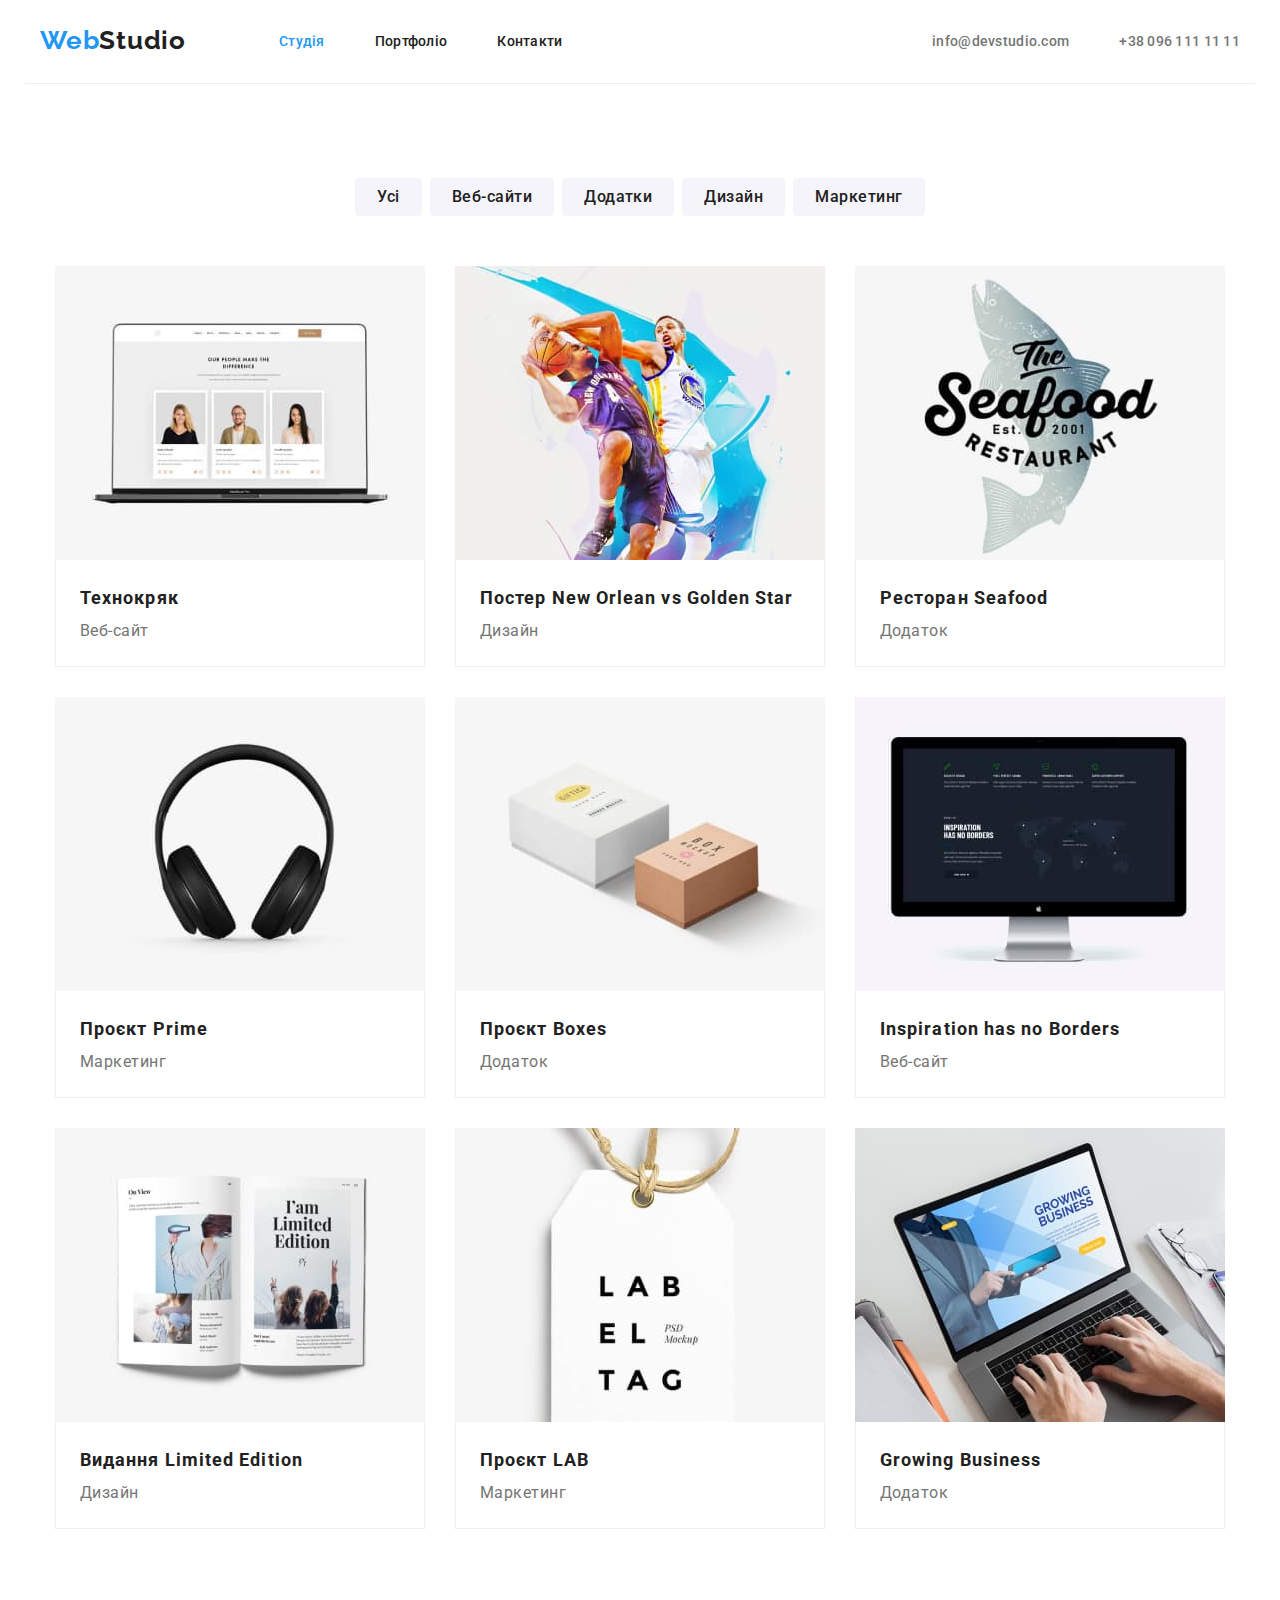
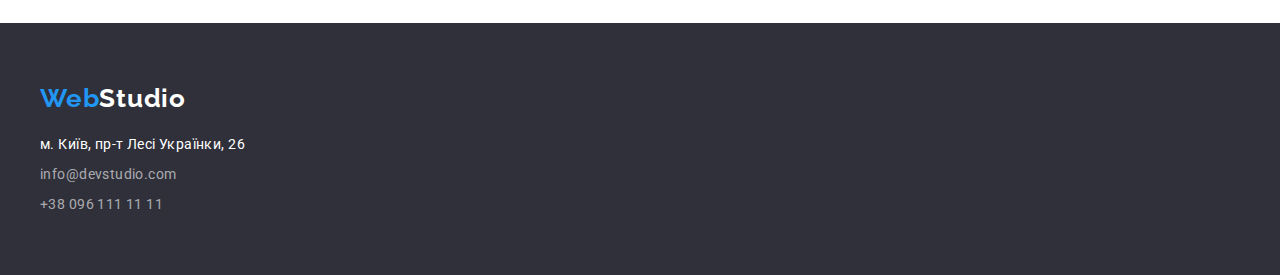
==== commit 0d733c7a: "Fix bug 3.0" ====
--- a/portfolio.html
+++ b/portfolio.html
@@ -43,12 +43,12 @@
           </ul>
         </nav>
         <ul class="list header-contact">
-          <li>
+          <li class="header-mail">
             <a class="header-contact-mail link" href="mailto:info@devstudio.com"
               >info@devstudio.com</a
             >
           </li>
-          <li>
+          <li class="header-tel">
             <a class="header-contact-tel link" href="tel:+380961111111"
               >+38 096 111 11 11</a
             >
--- a/css/styles.css
+++ b/css/styles.css
@@ -14,6 +14,7 @@
     font-size: 14px;
     letter-spacing: 0.03em;
     background: #FFFFFF;
+    margin: 0 auto;
 }
 
 .list {
@@ -78,6 +79,8 @@
 
 img {
     display: block;
+    max-width: 100%;
+    height: auto;
 }
 
 section {
@@ -92,7 +95,7 @@
     letter-spacing: 0.03em;
 }
 
-/* --------HEADER-------- */
+/* ------------------------HEADER--------------------- */
 
 .header-container {
     display: flex;
@@ -106,6 +109,8 @@
 
 .header-nav {
     display: flex;
+    padding-top: 32px;
+    padding-bottom: 32px;
     gap: 50px;
 }
 
@@ -160,7 +165,13 @@
     color: #757575;
 }
 
+.header-contact-mail,
 .header-contact-tel {
+    padding-top: 32px;
+    padding-bottom: 32px;
+}
+
+.header-tel {
     margin-left: 50px;
 }
 
@@ -174,7 +185,7 @@
     color: #2196F3;
 }
 
-/* ----------HERO---------- */
+/* -----------------------HERO----------------------- */
 
 .hero {
     display: flex;
@@ -215,13 +226,12 @@
     margin: 0 auto;
 }
 
-/* ---------SPACIAL---------- */
+/* -------------------SPACIAL-------------------- */
 
 .spacial-list {
     display: flex;
     gap: 30px;
 }
-
 
 .section-title {
     font-size: 36px;
@@ -246,7 +256,11 @@
     color: var(--text-color);
 }
 
-/* -------DOING------- */
+.spacial-item {
+    flex-basis: calc((100% - 90px) / 4);
+}
+
+/* ---------------------DOING--------------------- */
 
 .doing-container {
     padding-top: 0;
@@ -264,7 +278,7 @@
     text-align: center;
 }
 
-/* -------TEAM-------- */
+/* ----------------------TEAM--------------------- */
 
 .team {
     background: #F5F4FA;
@@ -284,6 +298,8 @@
 .team-back {
     width: 270px;
     background: #FFFFFF;
+    padding-top: 30px;
+    padding-bottom: 30px;
     /* box-shadow: 0px 1px 3px rgba(0, 0, 0, 0.12), 0px 1px 1px rgba(0, 0, 0, 0.14), 0px 2px 1px rgba(0, 0, 0, 0.2);
     border-radius: 0px 0px 4px 4px; */
 }
@@ -294,10 +310,9 @@
     line-height: 1.1875;
     letter-spacing: 0.03em;
     color: var(--second-title-color);
-    padding-top: 30px;
-    padding-bottom: 10px;
-    text-align: center;
-    letter-spacing: 0.03em;
+    text-align: center;
+    letter-spacing: 0.03em;
+    margin-bottom: 10px;
 }
 
 .team-text {
@@ -306,12 +321,11 @@
     line-height: 1.1875;
     letter-spacing: 0.03em;
     color: var(--text-color);
-    padding-bottom: 30px;
-    text-align: center;
-    letter-spacing: 0.03em;
-}
-
-/* ------FOOTER------ */
+    text-align: center;
+    letter-spacing: 0.03em;
+}
+
+/* ------------------------FOOTER--------------------------- */
 
 .contacts {
     background: #2F303A;
@@ -319,8 +333,8 @@
     padding-bottom: 60px;
 }
 
-.contacts-list {
-    padding-top: 20px;
+.contacts-address {
+    margin-top: 20px;
 }
 
 .contacts-item {
@@ -328,18 +342,18 @@
     line-height: 1.5;
     letter-spacing: 0.03em;
     display: flex;
-    gap: 9px;
-
+}
+
+.contacts-item:not(:last-child) {
+    margin-bottom: 9px;
 }
 
 .contacts-link-map {
     color: #FFFFFF;
-    padding-bottom: 9px;
 }
 
 .contacts-link-mail {
     color: rgba(255, 255, 255, 0.6);
-    padding-bottom: 9px;
 }
 
 .contacts-link-tel {
@@ -351,7 +365,7 @@
     color: #2196F3;
 }
 
-/* -----PORTFOLIO NAVIGATION------ */
+/* -----------------------PORTFOLIO NAVIGATION--------------------- */
 
 .nav-container {
     display: flex;
@@ -362,7 +376,7 @@
 .btn-nav {
     display: flex;
     gap: 8px;
-    margin-bottom: 50px;
+    margin-bottom: 16px;
 }
 
 .list-nav {
@@ -370,6 +384,7 @@
     flex-wrap: wrap;
     gap: 30px;
     justify-content: center;
+    margin-top: 34px;
 }
 
 .btn-link {
@@ -392,22 +407,12 @@
     color: #FFFFFF;
 }
 
-.nav-uptitle,
-.nav-text {
-    margin-left: 24px;
-}
-
-.img-nav {
-    padding-bottom: 30px;
-}
-
 .nav-border {
     box-sizing: border-box;
-    width: 370px;
-    height: 110px;
     border-right: 1px solid #EEEEEE;
     border-bottom: 1px solid #EEEEEE;
     border-left: 1px solid #EEEEEE;
+    padding: 20px 24px;
 }
 
 .nav-uptitle {
@@ -416,8 +421,6 @@
     line-height: 2;
     letter-spacing: 0.06em;
     color: var(--second-title-color);
-    padding-top: 20px;
-    padding-bottom: 4px;
 }
 
 .nav-text {
@@ -426,5 +429,4 @@
     line-height: 30px;
     letter-spacing: 0.03em;
     color: var(--text-color);
-    padding-bottom: 20px;
 }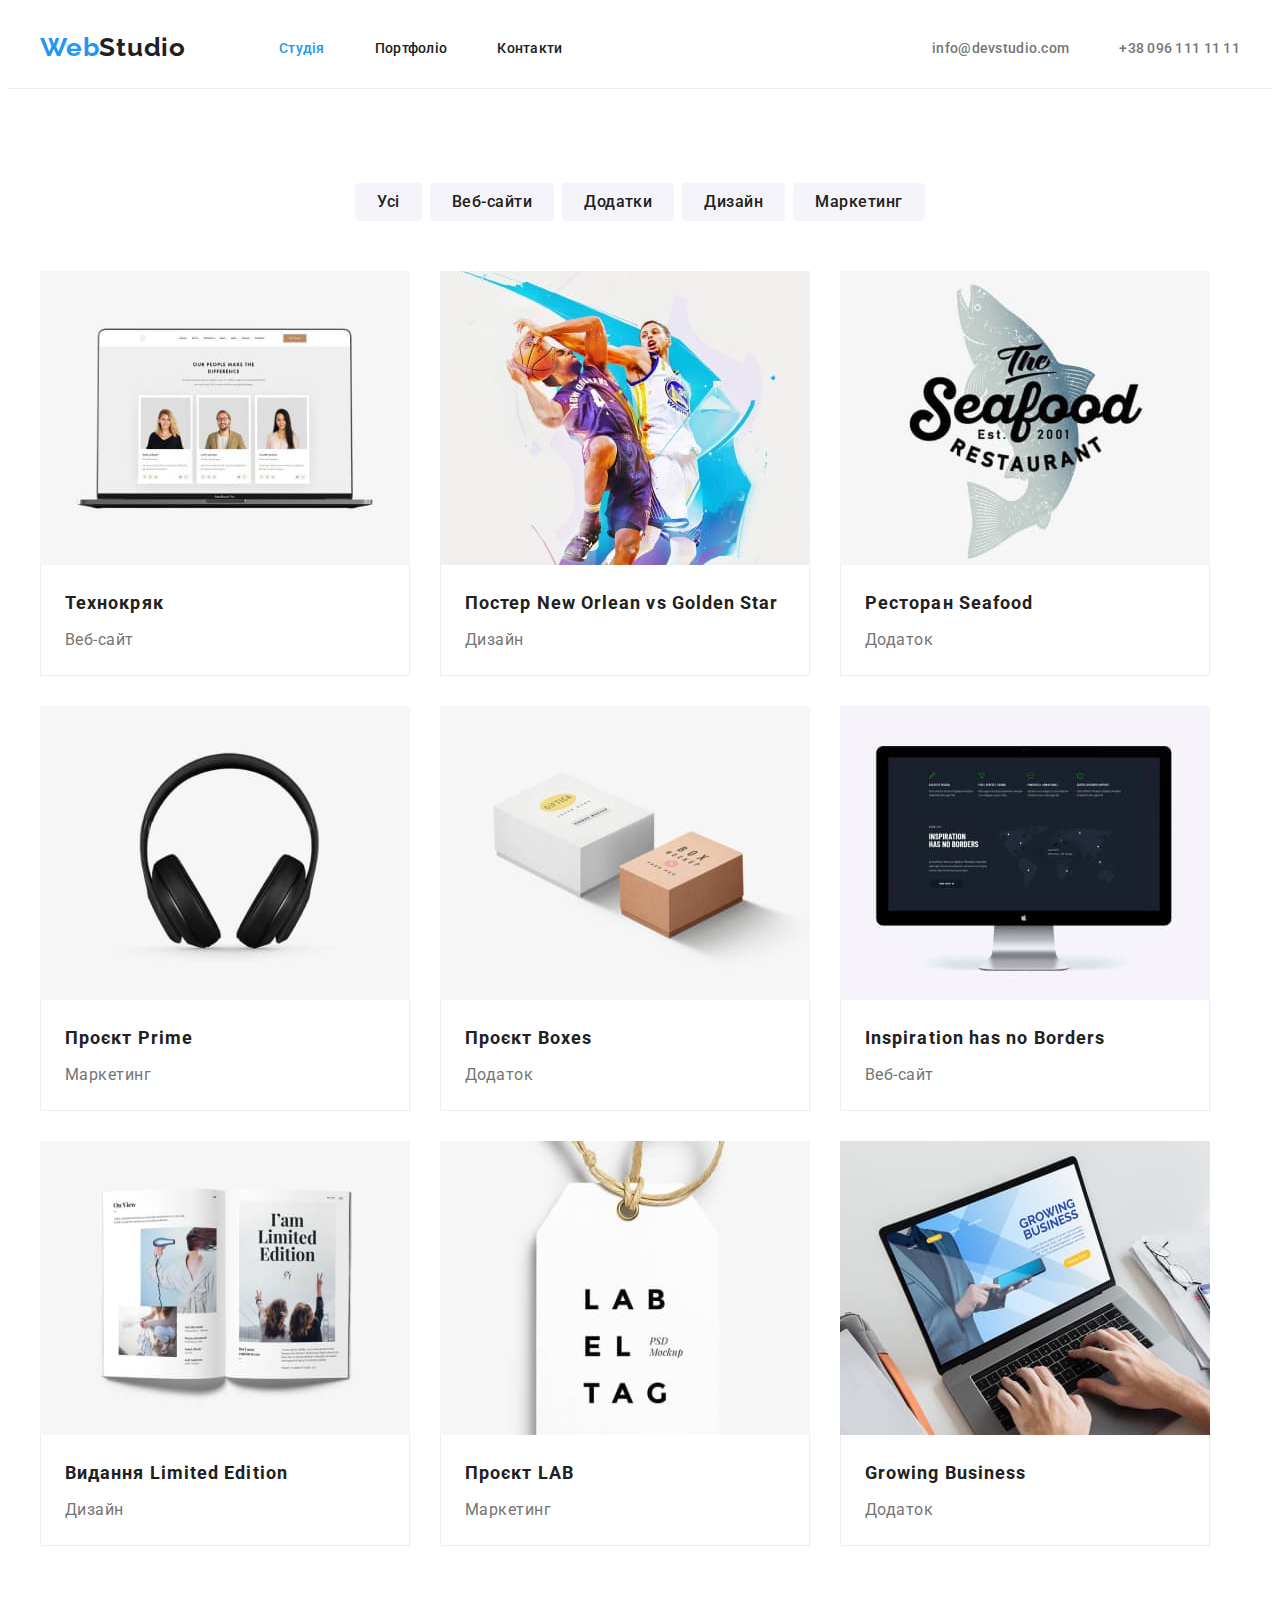
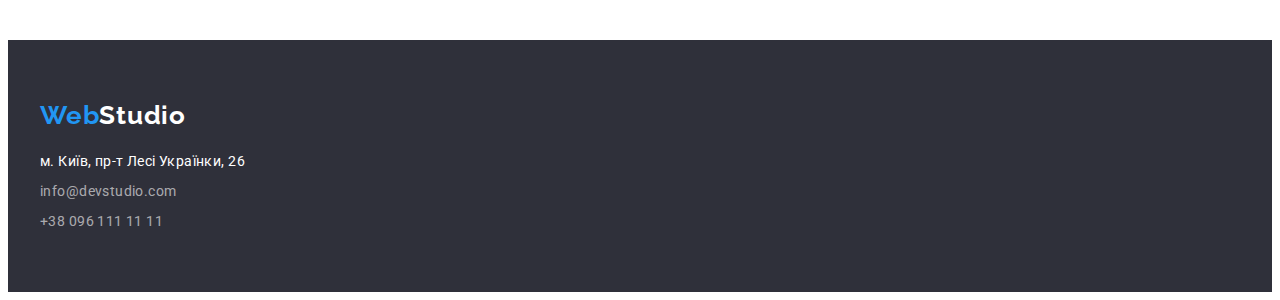
==== commit bae3f49c: "Fix bug 3.1" ====
--- a/portfolio.html
+++ b/portfolio.html
@@ -10,7 +10,6 @@
       href="https://fonts.googleapis.com/css2?family=Raleway:wght@400;700&family=Roboto:wght@400;500;700;900&display=swap"
       rel="stylesheet"
     />
-    <link rel="stylesheet" href="./css/styles.css" />
     <link
       rel="stylesheet"
       href="https://github.com/sindresorhus/modern-normalize/blob/0c3cb3a7dcf0fb4242a8736127a1d717b704c360/modern-normalize.css"
@@ -18,6 +17,7 @@
       crossorigin="anonymous"
       referrerpolicy="no-referrer"
     />
+    <link rel="stylesheet" href="./css/styles.css" />
   </head>
 
   <body>
--- a/css/styles.css
+++ b/css/styles.css
@@ -14,7 +14,7 @@
     font-size: 14px;
     letter-spacing: 0.03em;
     background: #FFFFFF;
-    margin: 0 auto;
+    /* margin: 0 auto; */
 }
 
 .list {
@@ -97,10 +97,14 @@
 
 /* ------------------------HEADER--------------------- */
 
+.header {
+    border-bottom: 1px solid #ECECEC;
+}
+
 .header-container {
     display: flex;
     align-items: center;
-    border-bottom: 1px solid #ECECEC;
+
 }
 
 .navigation {
@@ -109,8 +113,6 @@
 
 .header-nav {
     display: flex;
-    padding-top: 32px;
-    padding-bottom: 32px;
     gap: 50px;
 }
 
@@ -138,6 +140,8 @@
     line-height: 1.333;
     letter-spacing: 0.02em;
     color: #212121;
+    padding-top: 32px;
+    padding-bottom: 32px;
 }
 
 .header-nav-link:hover,
@@ -269,7 +273,6 @@
 .doing-list {
     display: flex;
     gap: 30px;
-    justify-content: center;
 }
 
 .doing-title {
@@ -292,7 +295,6 @@
 .team-list {
     display: flex;
     gap: 30px;
-    justify-content: center;
 }
 
 .team-back {
@@ -376,15 +378,13 @@
 .btn-nav {
     display: flex;
     gap: 8px;
-    margin-bottom: 16px;
+    margin-bottom: 50px;
 }
 
 .list-nav {
     display: flex;
     flex-wrap: wrap;
     gap: 30px;
-    justify-content: center;
-    margin-top: 34px;
 }
 
 .btn-link {
@@ -408,7 +408,6 @@
 }
 
 .nav-border {
-    box-sizing: border-box;
     border-right: 1px solid #EEEEEE;
     border-bottom: 1px solid #EEEEEE;
     border-left: 1px solid #EEEEEE;
@@ -421,6 +420,7 @@
     line-height: 2;
     letter-spacing: 0.06em;
     color: var(--second-title-color);
+    margin-bottom: 4px;
 }
 
 .nav-text {
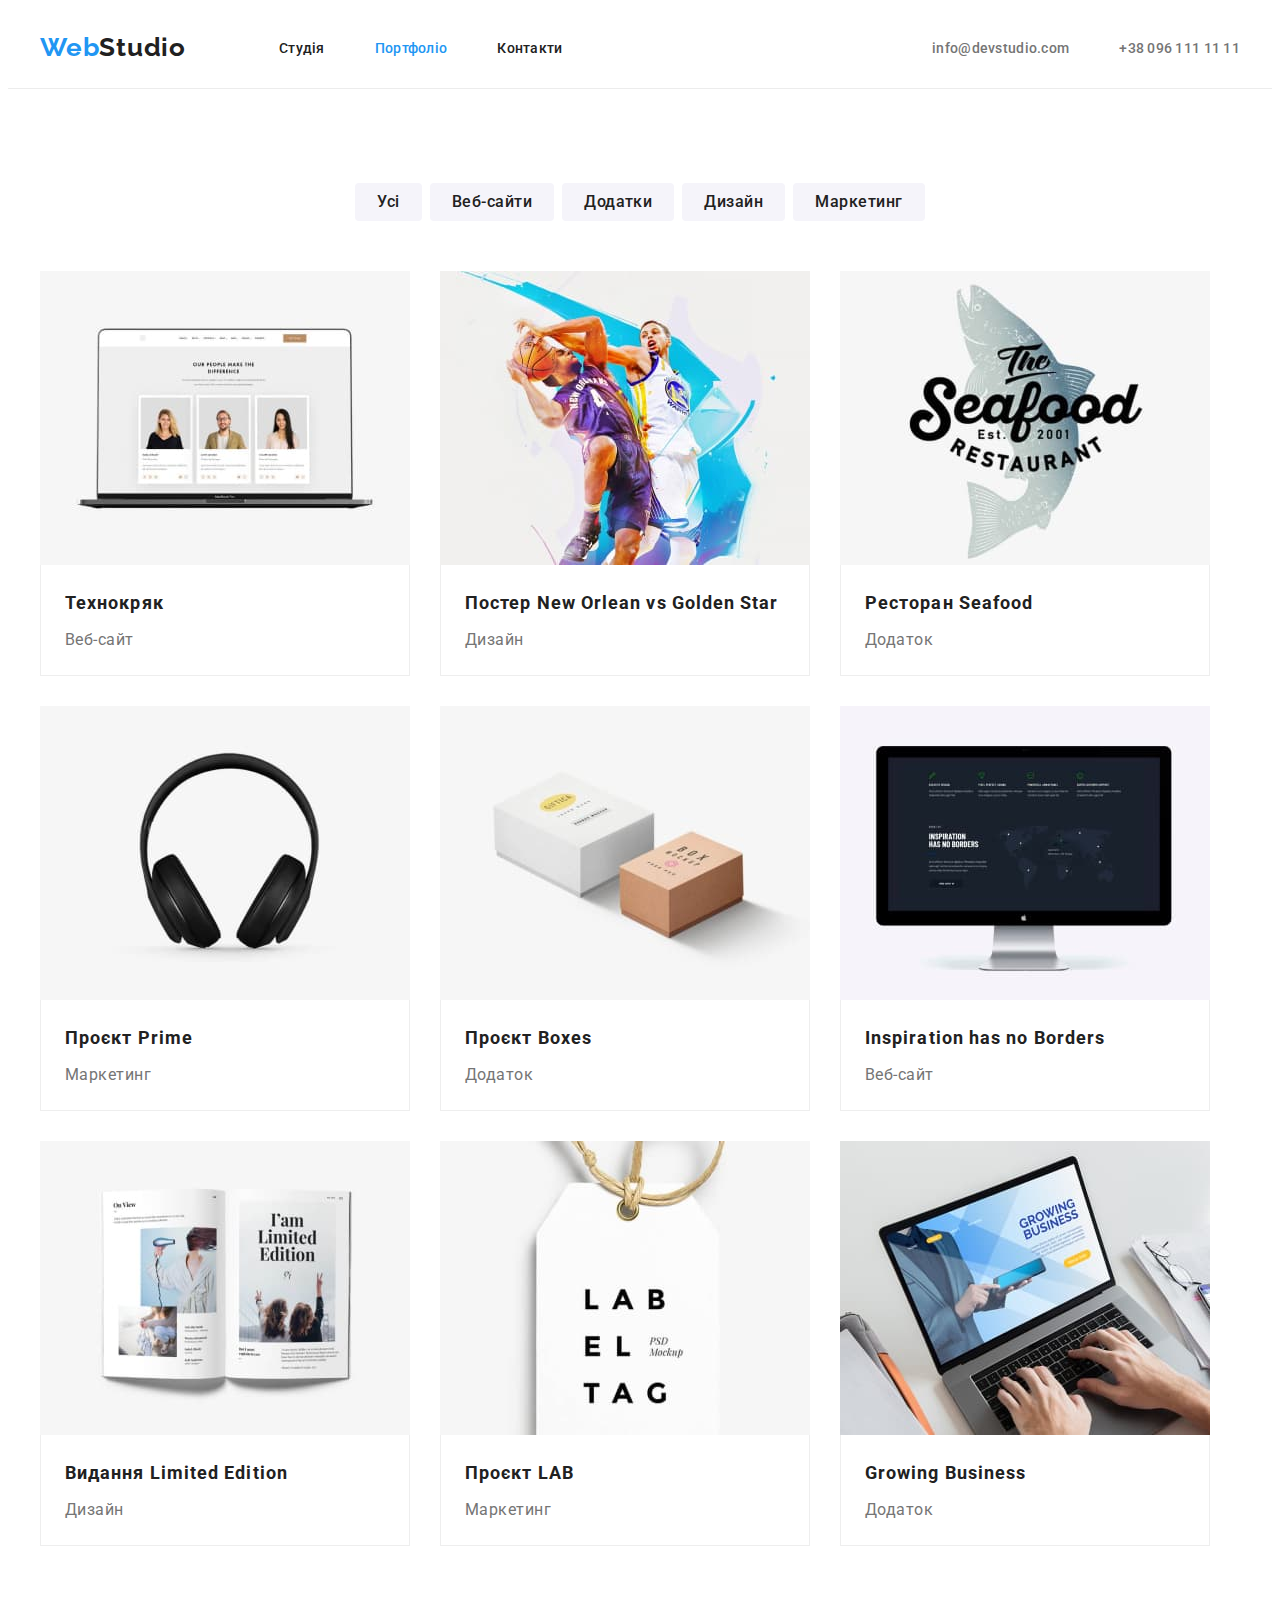
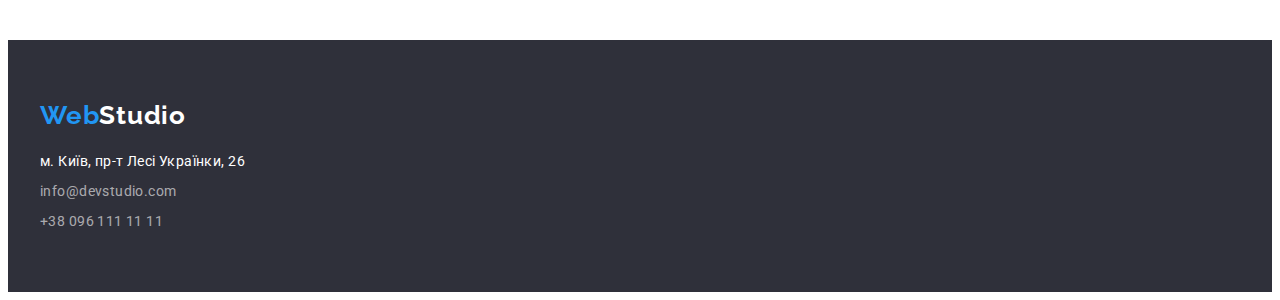
==== commit 8dfff9f7: "Fix bug 3.2" ====
--- a/portfolio.html
+++ b/portfolio.html
@@ -12,7 +12,7 @@
     />
     <link
       rel="stylesheet"
-      href="https://github.com/sindresorhus/modern-normalize/blob/0c3cb3a7dcf0fb4242a8736127a1d717b704c360/modern-normalize.css"
+      href="https://cdnjs.cloudflare.com/ajax/libs/modern-normalize/1.1.0/modern-normalize.min.css"
       integrity="sha512-wpPYUAdjBVSE4KJnH1VR1HeZfpl1ub8YT/NKx4PuQ5NmX2tKuGu6U/JRp5y+Y8XG2tV+wKQpNHVUX03MfMFn9Q=="
       crossorigin="anonymous"
       referrerpolicy="no-referrer"
@@ -30,12 +30,10 @@
         <nav class="navigation">
           <ul class="list header-nav">
             <li>
-              <a class="header-nav-link link current" href="./index.html"
-                >Студія</a
-              >
+              <a class="header-nav-link link" href="./index.html">Студія</a>
             </li>
             <li>
-              <a class="header-nav-link link" href="./portfolio.html"
+              <a class="header-nav-link link current" href="./portfolio.html"
                 >Портфоліо</a
               >
             </li>
--- a/css/styles.css
+++ b/css/styles.css
@@ -104,7 +104,6 @@
 .header-container {
     display: flex;
     align-items: center;
-
 }
 
 .navigation {
